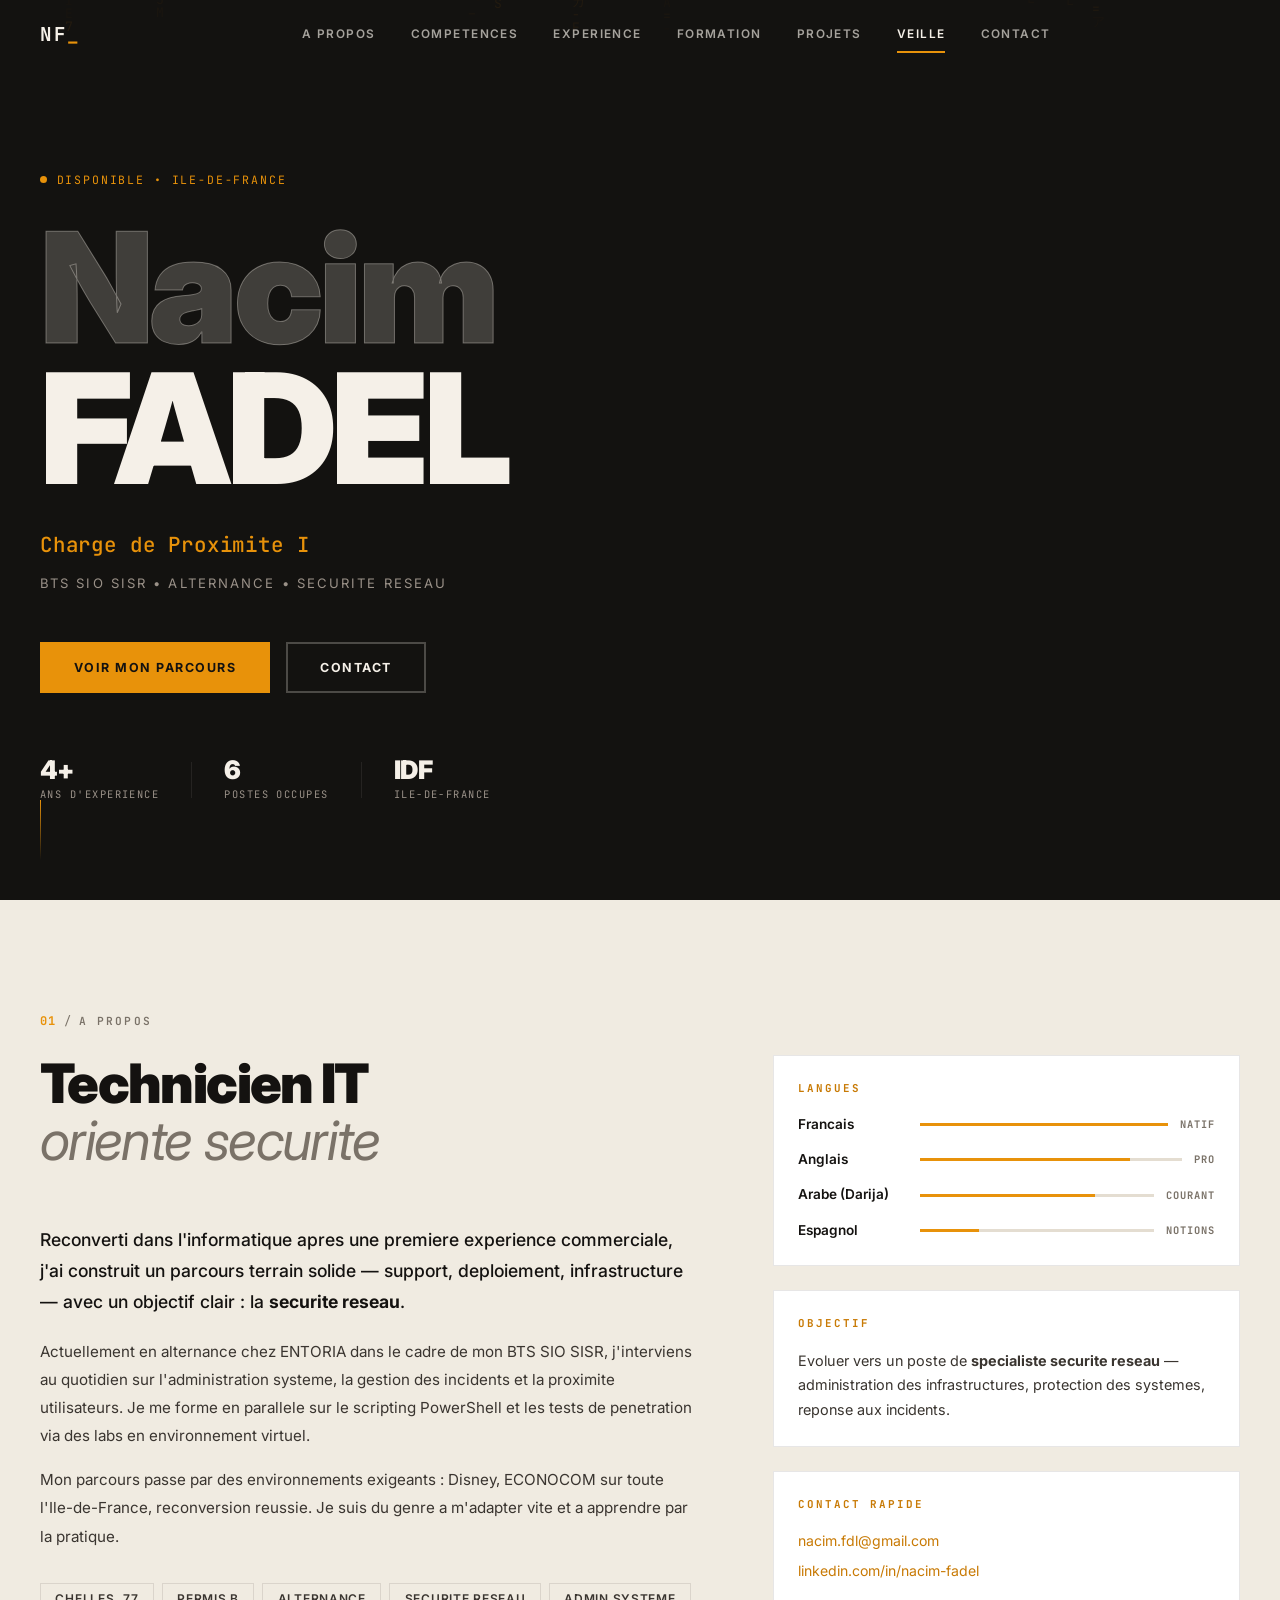
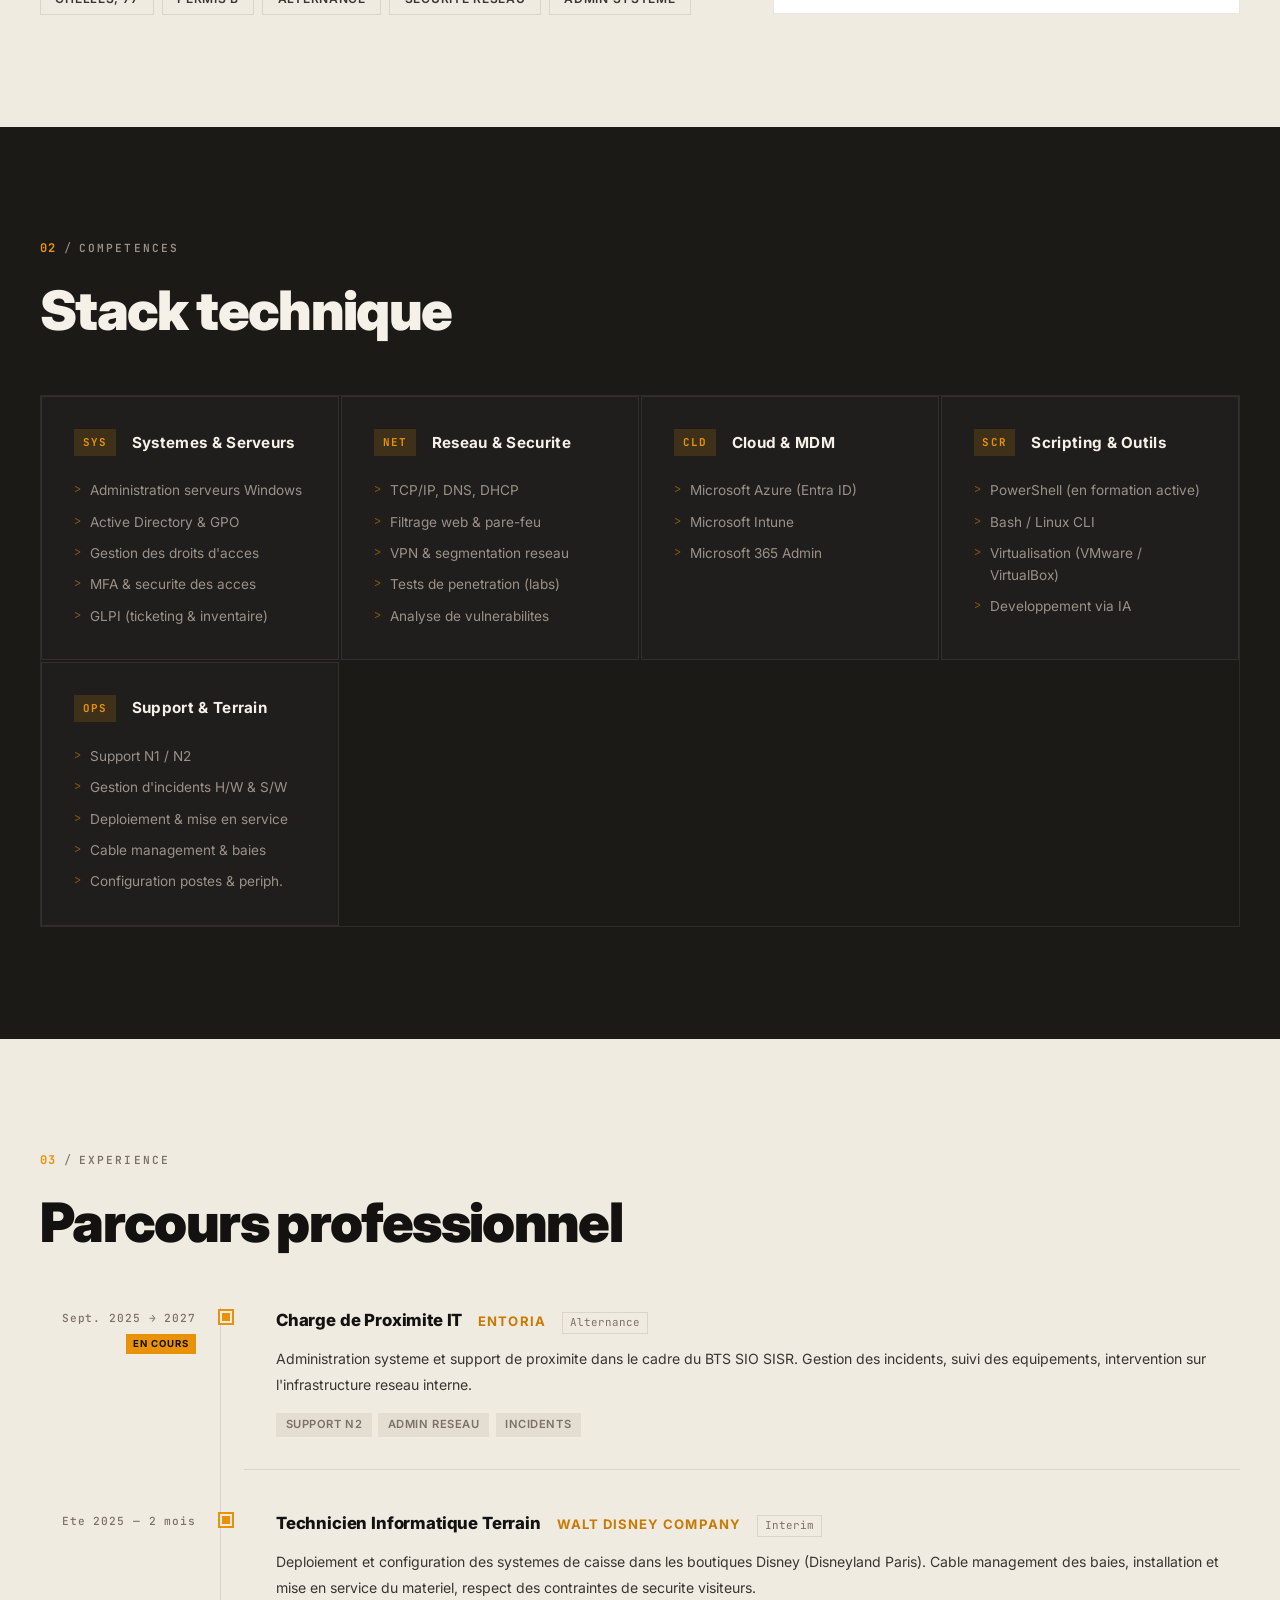
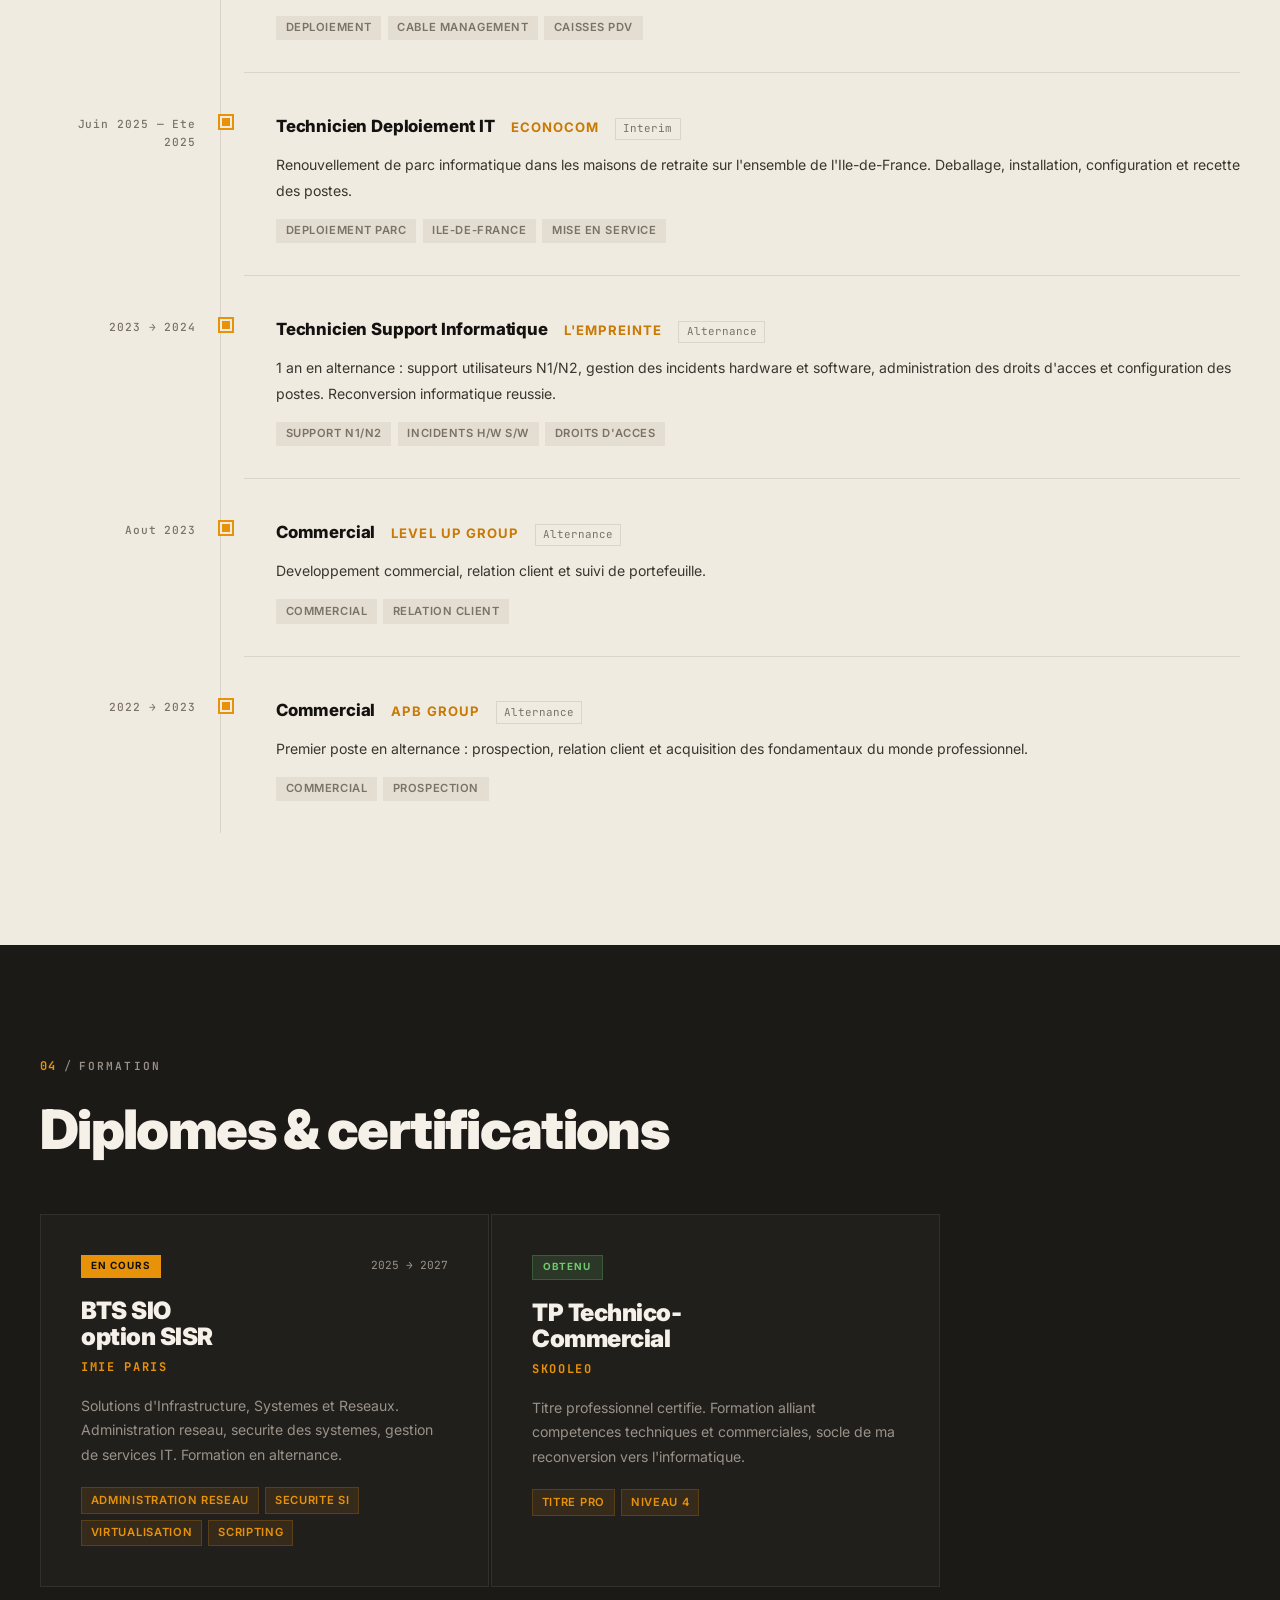
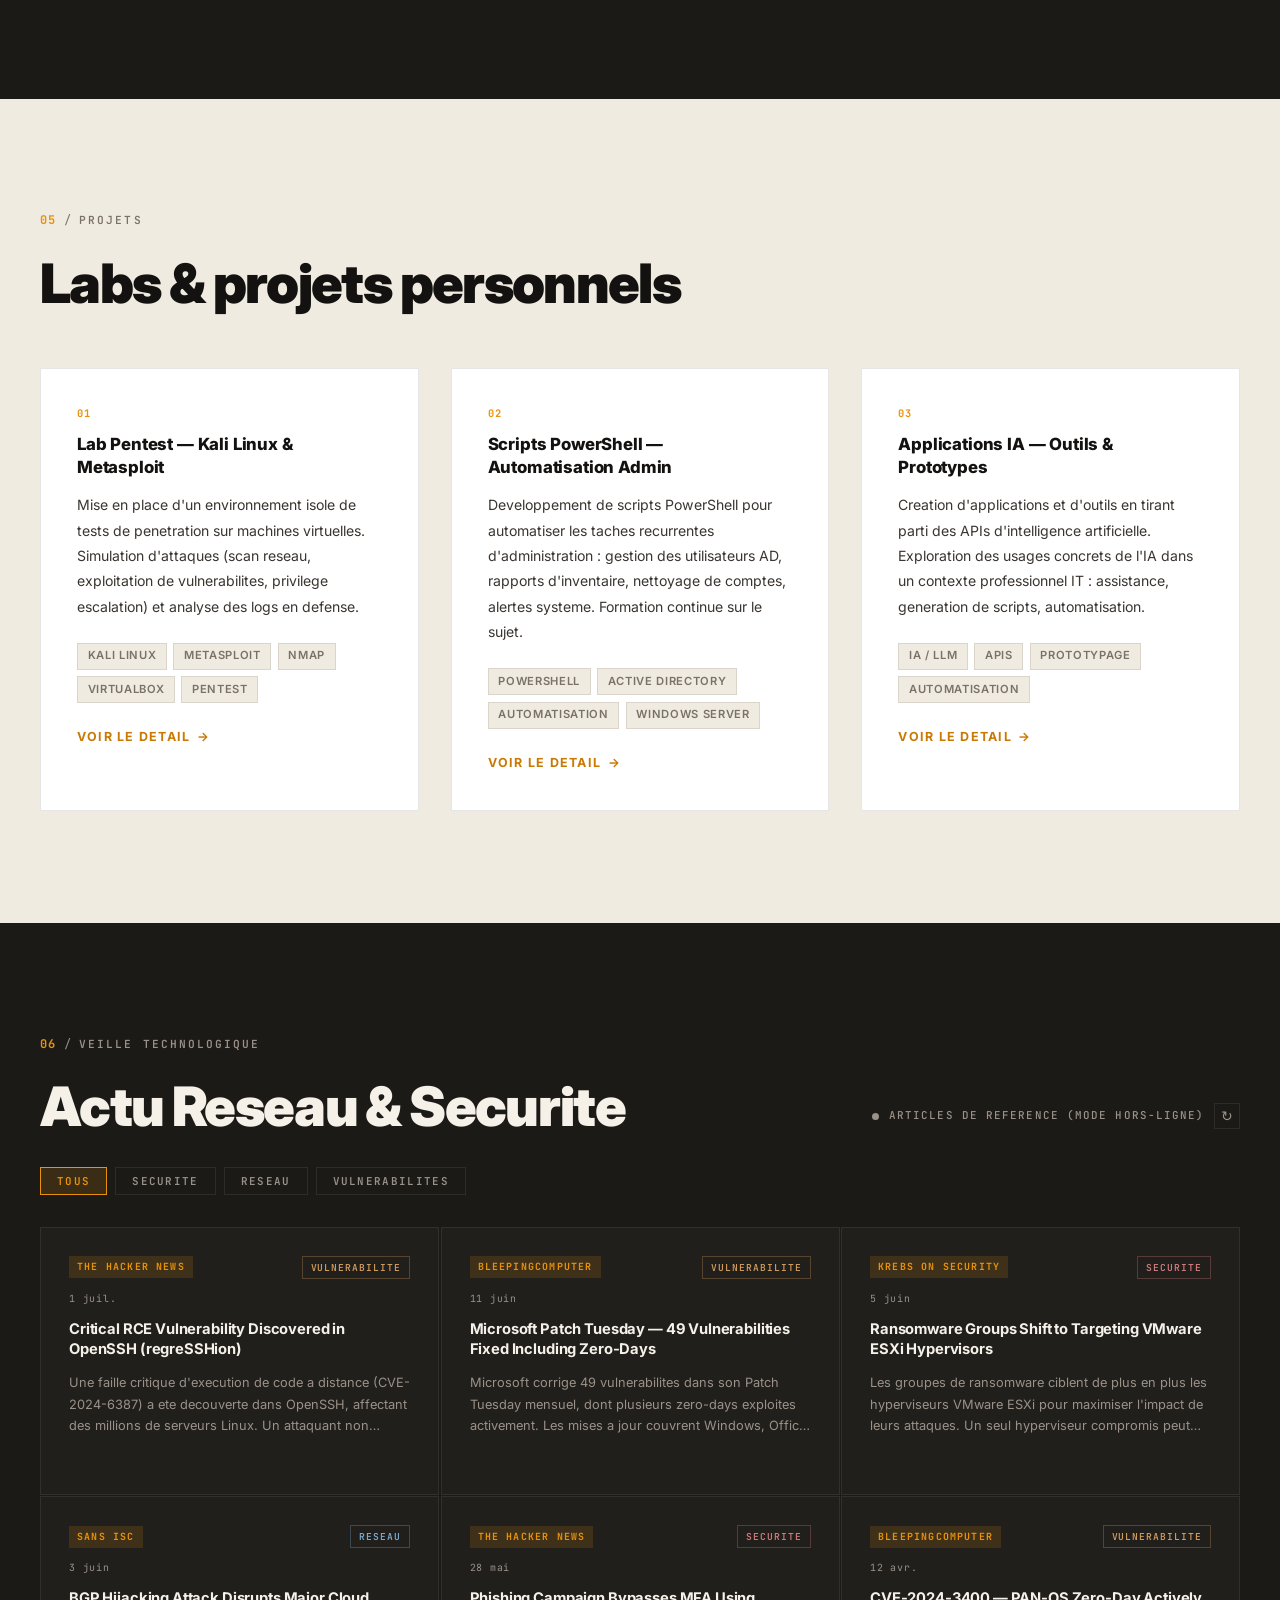
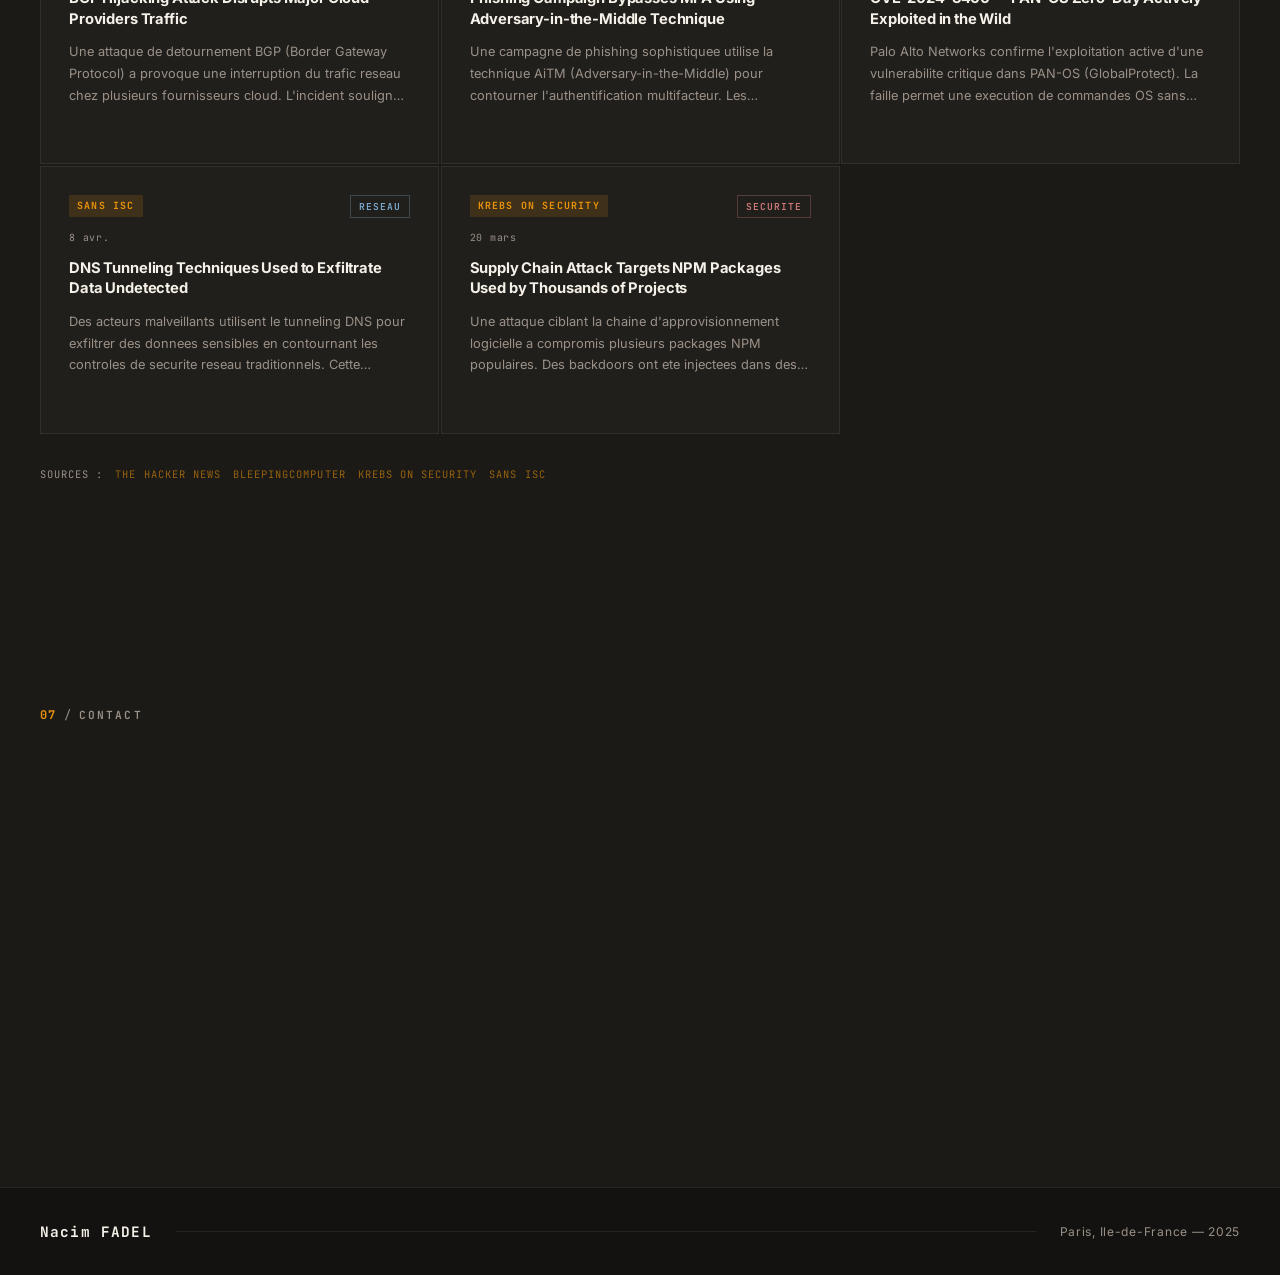
==== index.html @ 1accf120 "Initial commit - portfolio" ====
<!DOCTYPE html>
<html lang="fr">
<head>
    <meta charset="UTF-8">
    <meta name="viewport" content="width=device-width, initial-scale=1.0">
    <title>Nacim FADEL — IT Portfolio</title>
    <link rel="preconnect" href="https://fonts.googleapis.com">
    <link rel="preconnect" href="https://fonts.gstatic.com" crossorigin>
    <link href="https://fonts.googleapis.com/css2?family=Inter:wght@400;500;600;700;800;900&family=JetBrains+Mono:wght@400;500;700&display=swap" rel="stylesheet">
    <link rel="stylesheet" href="css/style.css">
</head>
<body>

    <!-- ===== NAVBAR ===== -->
    <nav class="navbar" id="navbar">
        <div class="nav-inner">
            <a href="#hero" class="nav-logo">NF<span class="accent">_</span></a>
            <ul class="nav-links" id="navLinks">
                <li><a href="#about">A Propos</a></li>
                <li><a href="#skills">Competences</a></li>
                <li><a href="#experience">Experience</a></li>
                <li><a href="#education">Formation</a></li>
                <li><a href="#projects">Projets</a></li>
                <li><a href="#veille">Veille</a></li>
                <li><a href="#contact">Contact</a></li>
            </ul>
            <button class="nav-toggle" id="navToggle" aria-label="Menu">
                <span></span><span></span><span></span>
            </button>
        </div>
    </nav>

    <!-- ===== HERO ===== -->
    <section id="hero" class="hero">
        <canvas id="heroCanvas"></canvas>
        <div class="hero-inner">
            <div class="hero-tag reveal-up">
                <span class="tag-dot"></span>
                <span>Disponible &bull; Ile-de-France</span>
            </div>
            <h1 class="hero-title reveal-up delay-1">
                <span class="hero-first">Nacim</span>
                <span class="hero-last">FADEL</span>
            </h1>
            <div class="hero-roles reveal-up delay-2">
                <span class="role active" id="roleText">Charge de Proximite IT</span>
            </div>
            <p class="hero-desc reveal-up delay-3">
                BTS SIO SISR &bull; Alternance &bull; Securite Reseau
            </p>
            <div class="hero-actions reveal-up delay-4">
                <a href="#experience" class="btn btn-fill">Voir mon parcours</a>
                <a href="#contact" class="btn btn-ghost">Contact</a>
            </div>
            <div class="hero-stats reveal-up delay-5">
                <div class="stat">
                    <span class="stat-num">4+</span>
                    <span class="stat-label">Ans d'experience</span>
                </div>
                <div class="stat-sep"></div>
                <div class="stat">
                    <span class="stat-num">6</span>
                    <span class="stat-label">Postes occupes</span>
                </div>
                <div class="stat-sep"></div>
                <div class="stat">
                    <span class="stat-num">IDF</span>
                    <span class="stat-label">Ile-de-France</span>
                </div>
            </div>
        </div>
        <div class="hero-scroll">
            <div class="scroll-bar"></div>
        </div>
    </section>

    <!-- ===== ABOUT ===== -->
    <section id="about" class="section section-light">
        <div class="container">
            <div class="sec-label fade-in">
                <span class="sec-num">01</span>
                <span class="sec-slash">/</span>
                <span class="sec-name">A PROPOS</span>
            </div>
            <div class="about-layout">
                <div class="about-left fade-in delay-1">
                    <h2 class="sec-title">Technicien IT<br><em>oriente securite</em></h2>
                    <p class="about-intro">Reconverti dans l'informatique apres une premiere experience commerciale, j'ai construit un parcours terrain solide — support, deploiement, infrastructure — avec un objectif clair : la <strong>securite reseau</strong>.</p>
                    <p class="about-body">Actuellement en alternance chez ENTORIA dans le cadre de mon BTS SIO SISR, j'interviens au quotidien sur l'administration systeme, la gestion des incidents et la proximite utilisateurs. Je me forme en parallele sur le scripting PowerShell et les tests de penetration via des labs en environnement virtuel.</p>
                    <p class="about-body">Mon parcours passe par des environnements exigeants : Disney, ECONOCOM sur toute l'Ile-de-France, reconversion reussie. Je suis du genre a m'adapter vite et a apprendre par la pratique.</p>
                    <div class="chips">
                        <span class="chip">Chelles, 77</span>
                        <span class="chip">Permis B</span>
                        <span class="chip">Alternance</span>
                        <span class="chip">Securite Reseau</span>
                        <span class="chip">Admin Systeme</span>
                    </div>
                </div>
                <div class="about-right fade-in delay-2">
                    <div class="info-block">
                        <div class="info-block-title">Langues</div>
                        <ul class="lang-list">
                            <li>
                                <span class="lang-name">Francais</span>
                                <span class="lang-bar"><span style="width:100%"></span></span>
                                <span class="lang-lvl">Natif</span>
                            </li>
                            <li>
                                <span class="lang-name">Anglais</span>
                                <span class="lang-bar"><span style="width:80%"></span></span>
                                <span class="lang-lvl">Pro</span>
                            </li>
                            <li>
                                <span class="lang-name">Arabe (Darija)</span>
                                <span class="lang-bar"><span style="width:75%"></span></span>
                                <span class="lang-lvl">Courant</span>
                            </li>
                            <li>
                                <span class="lang-name">Espagnol</span>
                                <span class="lang-bar"><span style="width:25%"></span></span>
                                <span class="lang-lvl">Notions</span>
                            </li>
                        </ul>
                    </div>
                    <div class="info-block" style="margin-top:1.5rem">
                        <div class="info-block-title">Objectif</div>
                        <p class="info-block-text">Evoluer vers un poste de <strong>specialiste securite reseau</strong> — administration des infrastructures, protection des systemes, reponse aux incidents.</p>
                    </div>
                    <div class="info-block" style="margin-top:1.5rem">
                        <div class="info-block-title">Contact rapide</div>
                        <a href="mailto:nacim.fdl@gmail.com" class="quick-link">nacim.fdl@gmail.com</a>
                        <a href="https://www.linkedin.com/in/nacim-fadel-5984b9250/" target="_blank" rel="noopener" class="quick-link">linkedin.com/in/nacim-fadel</a>
                    </div>
                </div>
            </div>
        </div>
    </section>

    <!-- ===== SKILLS ===== -->
    <section id="skills" class="section section-dark">
        <div class="container">
            <div class="sec-label fade-in">
                <span class="sec-num">02</span>
                <span class="sec-slash">/</span>
                <span class="sec-name">COMPETENCES</span>
            </div>
            <h2 class="sec-title light fade-in delay-1">Stack technique</h2>
            <div class="skills-grid">

                <div class="skill-block fade-in delay-1">
                    <div class="skill-block-header">
                        <span class="skill-ico">SYS</span>
                        <h3>Systemes &amp; Serveurs</h3>
                    </div>
                    <ul class="skill-list">
                        <li>Administration serveurs Windows</li>
                        <li>Active Directory &amp; GPO</li>
                        <li>Gestion des droits d'acces</li>
                        <li>MFA &amp; securite des acces</li>
                        <li>GLPI (ticketing &amp; inventaire)</li>
                    </ul>
                </div>

                <div class="skill-block fade-in delay-2">
                    <div class="skill-block-header">
                        <span class="skill-ico">NET</span>
                        <h3>Reseau &amp; Securite</h3>
                    </div>
                    <ul class="skill-list">
                        <li>TCP/IP, DNS, DHCP</li>
                        <li>Filtrage web &amp; pare-feu</li>
                        <li>VPN &amp; segmentation reseau</li>
                        <li>Tests de penetration (labs)</li>
                        <li>Analyse de vulnerabilites</li>
                    </ul>
                </div>

                <div class="skill-block fade-in delay-3">
                    <div class="skill-block-header">
                        <span class="skill-ico">CLD</span>
                        <h3>Cloud &amp; MDM</h3>
                    </div>
                    <ul class="skill-list">
                        <li>Microsoft Azure (Entra ID)</li>
                        <li>Microsoft Intune</li>
                        <li>Microsoft 365 Admin</li>
                    </ul>
                </div>

                <div class="skill-block fade-in delay-4">
                    <div class="skill-block-header">
                        <span class="skill-ico">SCR</span>
                        <h3>Scripting &amp; Outils</h3>
                    </div>
                    <ul class="skill-list">
                        <li>PowerShell (en formation active)</li>
                        <li>Bash / Linux CLI</li>
                        <li>Virtualisation (VMware / VirtualBox)</li>
                        <li>Developpement via IA</li>
                    </ul>
                </div>

                <div class="skill-block fade-in delay-5">
                    <div class="skill-block-header">
                        <span class="skill-ico">OPS</span>
                        <h3>Support &amp; Terrain</h3>
                    </div>
                    <ul class="skill-list">
                        <li>Support N1 / N2</li>
                        <li>Gestion d'incidents H/W &amp; S/W</li>
                        <li>Deploiement &amp; mise en service</li>
                        <li>Cable management &amp; baies</li>
                        <li>Configuration postes &amp; periph.</li>
                    </ul>
                </div>

            </div>
        </div>
    </section>

    <!-- ===== EXPERIENCE ===== -->
    <section id="experience" class="section section-light">
        <div class="container">
            <div class="sec-label fade-in">
                <span class="sec-num">03</span>
                <span class="sec-slash">/</span>
                <span class="sec-name">EXPERIENCE</span>
            </div>
            <h2 class="sec-title fade-in delay-1">Parcours professionnel</h2>

            <div class="timeline">

                <div class="tl-item fade-in">
                    <div class="tl-side">
                        <span class="tl-date">Sept. 2025 &rarr; 2027</span>
                        <span class="tl-badge current">EN COURS</span>
                    </div>
                    <div class="tl-dot"></div>
                    <div class="tl-body">
                        <div class="tl-head">
                            <h3 class="tl-title">Charge de Proximite IT</h3>
                            <span class="tl-company">ENTORIA</span>
                            <span class="tl-type">Alternance</span>
                        </div>
                        <p class="tl-desc">Administration systeme et support de proximite dans le cadre du BTS SIO SISR. Gestion des incidents, suivi des equipements, intervention sur l'infrastructure reseau interne.</p>
                        <div class="tl-tags">
                            <span>Support N2</span><span>Admin Reseau</span><span>Incidents</span>
                        </div>
                    </div>
                </div>

                <div class="tl-item fade-in delay-1">
                    <div class="tl-side">
                        <span class="tl-date">Ete 2025 &mdash; 2 mois</span>
                    </div>
                    <div class="tl-dot"></div>
                    <div class="tl-body">
                        <div class="tl-head">
                            <h3 class="tl-title">Technicien Informatique Terrain</h3>
                            <span class="tl-company">Walt Disney Company</span>
                            <span class="tl-type">Interim</span>
                        </div>
                        <p class="tl-desc">Deploiement et configuration des systemes de caisse dans les boutiques Disney (Disneyland Paris). Cable management des baies, installation et mise en service du materiel, respect des contraintes de securite visiteurs.</p>
                        <div class="tl-tags">
                            <span>Deploiement</span><span>Cable Management</span><span>Caisses PDV</span>
                        </div>
                    </div>
                </div>

                <div class="tl-item fade-in delay-2">
                    <div class="tl-side">
                        <span class="tl-date">Juin 2025 &mdash; Ete 2025</span>
                    </div>
                    <div class="tl-dot"></div>
                    <div class="tl-body">
                        <div class="tl-head">
                            <h3 class="tl-title">Technicien Deploiement IT</h3>
                            <span class="tl-company">ECONOCOM</span>
                            <span class="tl-type">Interim</span>
                        </div>
                        <p class="tl-desc">Renouvellement de parc informatique dans les maisons de retraite sur l'ensemble de l'Ile-de-France. Deballage, installation, configuration et recette des postes.</p>
                        <div class="tl-tags">
                            <span>Deploiement Parc</span><span>Ile-de-France</span><span>Mise en service</span>
                        </div>
                    </div>
                </div>

                <div class="tl-item fade-in delay-3">
                    <div class="tl-side">
                        <span class="tl-date">2023 &rarr; 2024</span>
                    </div>
                    <div class="tl-dot"></div>
                    <div class="tl-body">
                        <div class="tl-head">
                            <h3 class="tl-title">Technicien Support Informatique</h3>
                            <span class="tl-company">L'Empreinte</span>
                            <span class="tl-type">Alternance</span>
                        </div>
                        <p class="tl-desc">1 an en alternance : support utilisateurs N1/N2, gestion des incidents hardware et software, administration des droits d'acces et configuration des postes. Reconversion informatique reussie.</p>
                        <div class="tl-tags">
                            <span>Support N1/N2</span><span>Incidents H/W S/W</span><span>Droits d'acces</span>
                        </div>
                    </div>
                </div>

                <div class="tl-item fade-in delay-4">
                    <div class="tl-side">
                        <span class="tl-date">Aout 2023</span>
                    </div>
                    <div class="tl-dot"></div>
                    <div class="tl-body">
                        <div class="tl-head">
                            <h3 class="tl-title">Commercial</h3>
                            <span class="tl-company">Level UP Group</span>
                            <span class="tl-type">Alternance</span>
                        </div>
                        <p class="tl-desc">Developpement commercial, relation client et suivi de portefeuille.</p>
                        <div class="tl-tags">
                            <span>Commercial</span><span>Relation Client</span>
                        </div>
                    </div>
                </div>

                <div class="tl-item fade-in delay-5">
                    <div class="tl-side">
                        <span class="tl-date">2022 &rarr; 2023</span>
                    </div>
                    <div class="tl-dot"></div>
                    <div class="tl-body">
                        <div class="tl-head">
                            <h3 class="tl-title">Commercial</h3>
                            <span class="tl-company">APB Group</span>
                            <span class="tl-type">Alternance</span>
                        </div>
                        <p class="tl-desc">Premier poste en alternance : prospection, relation client et acquisition des fondamentaux du monde professionnel.</p>
                        <div class="tl-tags">
                            <span>Commercial</span><span>Prospection</span>
                        </div>
                    </div>
                </div>

            </div>
        </div>
    </section>

    <!-- ===== EDUCATION ===== -->
    <section id="education" class="section section-dark">
        <div class="container">
            <div class="sec-label fade-in">
                <span class="sec-num">04</span>
                <span class="sec-slash">/</span>
                <span class="sec-name">FORMATION</span>
            </div>
            <h2 class="sec-title light fade-in delay-1">Diplomes &amp; certifications</h2>
            <div class="edu-grid">

                <div class="edu-card fade-in delay-1">
                    <div class="edu-top">
                        <span class="edu-badge current">EN COURS</span>
                        <span class="edu-year">2025 &rarr; 2027</span>
                    </div>
                    <h3 class="edu-title">BTS SIO<br>option SISR</h3>
                    <div class="edu-school">IMIE Paris</div>
                    <p class="edu-desc">Solutions d'Infrastructure, Systemes et Reseaux. Administration reseau, securite des systemes, gestion de services IT. Formation en alternance.</p>
                    <div class="edu-modules">
                        <span>Administration Reseau</span>
                        <span>Securite SI</span>
                        <span>Virtualisation</span>
                        <span>Scripting</span>
                    </div>
                </div>

                <div class="edu-card fade-in delay-2">
                    <div class="edu-top">
                        <span class="edu-badge obtained">OBTENU</span>
                    </div>
                    <h3 class="edu-title">TP Technico-<br>Commercial</h3>
                    <div class="edu-school">SKOOLEO</div>
                    <p class="edu-desc">Titre professionnel certifie. Formation alliant competences techniques et commerciales, socle de ma reconversion vers l'informatique.</p>
                    <div class="edu-modules">
                        <span>Titre Pro</span>
                        <span>Niveau 4</span>
                    </div>
                </div>

            </div>
        </div>
    </section>

    <!-- ===== PROJECTS ===== -->
    <section id="projects" class="section section-light">
        <div class="container">
            <div class="sec-label fade-in">
                <span class="sec-num">05</span>
                <span class="sec-slash">/</span>
                <span class="sec-name">PROJETS</span>
            </div>
            <h2 class="sec-title fade-in delay-1">Labs &amp; projets personnels</h2>
            <div class="proj-grid">

                <div class="proj-card fade-in delay-1" onclick="window.location='projects/pentest-lab.html'" style="cursor:pointer">
                    <div class="proj-num">01</div>
                    <h3 class="proj-title">Lab Pentest — Kali Linux &amp; Metasploit</h3>
                    <p class="proj-desc">Mise en place d'un environnement isole de tests de penetration sur machines virtuelles. Simulation d'attaques (scan reseau, exploitation de vulnerabilites, privilege escalation) et analyse des logs en defense.</p>
                    <div class="proj-stack">
                        <span>Kali Linux</span>
                        <span>Metasploit</span>
                        <span>Nmap</span>
                        <span>VirtualBox</span>
                        <span>Pentest</span>
                    </div>
                    <div class="proj-cta">Voir le detail <span>&rarr;</span></div>
                </div>

                <div class="proj-card fade-in delay-2" onclick="window.location='projects/powershell-scripts.html'" style="cursor:pointer">
                    <div class="proj-num">02</div>
                    <h3 class="proj-title">Scripts PowerShell — Automatisation Admin</h3>
                    <p class="proj-desc">Developpement de scripts PowerShell pour automatiser les taches recurrentes d'administration : gestion des utilisateurs AD, rapports d'inventaire, nettoyage de comptes, alertes systeme. Formation continue sur le sujet.</p>
                    <div class="proj-stack">
                        <span>PowerShell</span>
                        <span>Active Directory</span>
                        <span>Automatisation</span>
                        <span>Windows Server</span>
                    </div>
                    <div class="proj-cta">Voir le detail <span>&rarr;</span></div>
                </div>

                <div class="proj-card fade-in delay-3" onclick="window.location='projects/ia-applications.html'" style="cursor:pointer">
                    <div class="proj-num">03</div>
                    <h3 class="proj-title">Applications IA — Outils &amp; Prototypes</h3>
                    <p class="proj-desc">Creation d'applications et d'outils en tirant parti des APIs d'intelligence artificielle. Exploration des usages concrets de l'IA dans un contexte professionnel IT : assistance, generation de scripts, automatisation.</p>
                    <div class="proj-stack">
                        <span>IA / LLM</span>
                        <span>APIs</span>
                        <span>Prototypage</span>
                        <span>Automatisation</span>
                    </div>
                    <div class="proj-cta">Voir le detail <span>&rarr;</span></div>
                </div>

            </div>
        </div>
    </section>

    <!-- ===== VEILLE TECHNOLOGIQUE ===== -->
    <section id="veille" class="section section-dark">
        <div class="container">
            <div class="sec-label fade-in">
                <span class="sec-num">06</span>
                <span class="sec-slash">/</span>
                <span class="sec-name">VEILLE TECHNOLOGIQUE</span>
            </div>
            <div class="veille-header fade-in delay-1">
                <h2 class="sec-title light">Actu Reseau &amp; Securite</h2>
                <div class="veille-status">
                    <span class="veille-dot" id="veilleStatusDot"></span>
                    <span class="veille-status-text" id="veilleStatusText">Chargement...</span>
                    <button class="veille-refresh" id="veilleRefresh" title="Actualiser">&#8635;</button>
                </div>
            </div>
            <div class="veille-filters fade-in delay-2">
                <button class="vf-btn active" data-filter="all">Tous</button>
                <button class="vf-btn" data-filter="securite">Securite</button>
                <button class="vf-btn" data-filter="reseau">Reseau</button>
                <button class="vf-btn" data-filter="vulnerabilite">Vulnerabilites</button>
            </div>
            <div class="veille-grid" id="veilleGrid">
                <!-- Rempli par JS -->
                <div class="veille-loading" id="veilleLoading">
                    <div class="loading-bar"></div>
                    <div class="loading-bar delay"></div>
                    <div class="loading-bar"></div>
                    <div class="loading-bar delay"></div>
                    <div class="loading-bar"></div>
                    <div class="loading-bar delay"></div>
                </div>
            </div>
            <div class="veille-sources fade-in delay-3">
                <span class="veille-sources-label">Sources :</span>
                <span>The Hacker News</span>
                <span>BleepingComputer</span>
                <span>Krebs on Security</span>
                <span>SANS ISC</span>
            </div>
        </div>
    </section>

    <!-- ===== CONTACT ===== -->
    <section id="contact" class="section section-dark">
        <div class="container">
            <div class="sec-label fade-in">
                <span class="sec-num">07</span>
                <span class="sec-slash">/</span>
                <span class="sec-name">CONTACT</span>
            </div>
            <div class="contact-layout">
                <div class="contact-left fade-in delay-1">
                    <h2 class="sec-title light">Travaillons<br>ensemble.</h2>
                    <p class="contact-sub">Ouvert aux opportunites en <strong>securite reseau</strong>, administration systeme et infrastructure IT en Ile-de-France.</p>
                </div>
                <div class="contact-right fade-in delay-2">
                    <a href="mailto:nacim.fdl@gmail.com" class="cta-link">
                        <span class="cta-label">Email</span>
                        <span class="cta-value">nacim.fdl@gmail.com</span>
                        <span class="cta-arrow">&rarr;</span>
                    </a>
                    <a href="https://www.linkedin.com/in/nacim-fadel-5984b9250/" target="_blank" rel="noopener" class="cta-link">
                        <span class="cta-label">LinkedIn</span>
                        <span class="cta-value">Nacim FADEL</span>
                        <span class="cta-arrow">&rarr;</span>
                    </a>
                    <div class="cta-link no-link">
                        <span class="cta-label">Localisation</span>
                        <span class="cta-value">Chelles, 77 — Ile-de-France</span>
                    </div>
                    <a href="mailto:nacim.fdl@gmail.com" class="btn btn-fill btn-large" style="margin-top:2rem">Envoyer un message</a>
                </div>
            </div>
        </div>
    </section>

    <!-- ===== FOOTER ===== -->
    <footer class="footer">
        <div class="footer-inner">
            <span class="footer-name">Nacim FADEL</span>
            <span class="footer-line"></span>
            <span class="footer-copy">Paris, Ile-de-France &mdash; 2025</span>
        </div>
    </footer>

    <script src="js/script.js"></script>
</body>
</html>
---- css/style.css ----
/* ================================================================
   NACIM FADEL — Portfolio
   Style: Paris Urban Tech — Costaud, Structure, Efficace
   Palette: Anthracite fonce + Blanc chaud + Ambre vif
   ================================================================ */

/* ---- VARIABLES ---- */
:root {
    --bg-light:     #F0EBE1;
    --bg-mid:       #E4DDD1;
    --bg-dark:      #141210;
    --bg-dark2:     #1C1A17;
    --bg-dark3:     #232018;
    --amber:        #E8920A;
    --amber-dim:    #C87A05;
    --amber-pale:   rgba(232, 146, 10, 0.15);
    --white:        #F5F0E8;
    --text-dark:    #141210;
    --text-body:    #3A3530;
    --text-muted:   #7A7268;
    --text-light:   #F5F0E8;
    --text-dim:     #9A9188;
    --border-l:     rgba(20,18,16,0.10);
    --border-d:     rgba(245,240,232,0.08);
    --shadow:       0 4px 24px rgba(0,0,0,0.12);
    --shadow-lg:    0 10px 50px rgba(0,0,0,0.22);
    --ff:           'Inter', system-ui, sans-serif;
    --ff-mono:      'JetBrains Mono', monospace;
    --ease:         cubic-bezier(0.4, 0, 0.2, 1);
}

/* ---- RESET ---- */
*, *::before, *::after { margin:0; padding:0; box-sizing:border-box; }

html {
    scroll-behavior: smooth;
    scroll-padding-top: 72px;
}

body {
    font-family: var(--ff);
    background: var(--bg-light);
    color: var(--text-dark);
    line-height: 1.6;
    overflow-x: hidden;
    -webkit-font-smoothing: antialiased;
}

/* ================================================================
   NAVBAR
   ================================================================ */
.navbar {
    position: fixed;
    top: 0; left: 0; right: 0;
    z-index: 1000;
    transition: background 0.3s var(--ease), border-color 0.3s var(--ease);
}

.navbar.scrolled {
    background: rgba(20, 18, 16, 0.97);
    backdrop-filter: blur(12px);
    border-bottom: 1px solid var(--border-d);
}

.nav-inner {
    max-width: 1280px;
    margin: 0 auto;
    padding: 0 2.5rem;
    height: 68px;
    display: flex;
    align-items: center;
    justify-content: space-between;
    gap: 2rem;
}

.nav-logo {
    font-family: var(--ff-mono);
    font-size: 1.2rem;
    font-weight: 700;
    color: var(--text-light);
    text-decoration: none;
    letter-spacing: 0.08em;
    flex-shrink: 0;
}
.nav-logo .accent { color: var(--amber); }

.nav-links {
    display: flex;
    list-style: none;
    gap: 0;
    margin: 0 auto;
}

.nav-links a {
    display: block;
    padding: 0.5rem 1.1rem;
    color: rgba(245, 240, 232, 0.65);
    text-decoration: none;
    font-size: 0.74rem;
    font-weight: 600;
    letter-spacing: 0.12em;
    text-transform: uppercase;
    transition: color 0.25s var(--ease);
    position: relative;
}
.nav-links a::after {
    content: '';
    position: absolute;
    bottom: -2px; left: 1.1rem; right: 1.1rem;
    height: 2px;
    background: var(--amber);
    transform: scaleX(0);
    transition: transform 0.25s var(--ease);
}
.nav-links a:hover,
.nav-links a.active { color: var(--white); }
.nav-links a:hover::after,
.nav-links a.active::after { transform: scaleX(1); }

.nav-toggle {
    display: none;
    flex-direction: column;
    gap: 5px;
    background: none;
    border: none;
    cursor: pointer;
    padding: 4px;
    flex-shrink: 0;
}
.nav-toggle span {
    display: block;
    width: 22px; height: 2px;
    background: var(--text-light);
    transition: transform 0.3s var(--ease), opacity 0.3s var(--ease);
}
.nav-toggle.open span:nth-child(1) { transform: translateY(7px) rotate(45deg); }
.nav-toggle.open span:nth-child(2) { opacity: 0; }
.nav-toggle.open span:nth-child(3) { transform: translateY(-7px) rotate(-45deg); }

/* ================================================================
   HERO
   ================================================================ */
.hero {
    position: relative;
    min-height: 100vh;
    background: var(--bg-dark);
    display: flex;
    align-items: center;
    overflow: hidden;
    padding-top: 68px;
}

#heroCanvas {
    position: absolute;
    inset: 0;
    width: 100%;
    height: 100%;
    opacity: 0.14;
}

.hero-inner {
    position: relative;
    z-index: 2;
    max-width: 1280px;
    margin: 0 auto;
    padding: 0 2.5rem;
    width: 100%;
}

.hero-tag {
    display: inline-flex;
    align-items: center;
    gap: 0.6rem;
    font-family: var(--ff-mono);
    font-size: 0.72rem;
    letter-spacing: 0.16em;
    text-transform: uppercase;
    color: var(--amber);
    margin-bottom: 1.75rem;
}
.tag-dot {
    width: 7px; height: 7px;
    background: var(--amber);
    border-radius: 50%;
    animation: blink 1.6s ease-in-out infinite;
}
@keyframes blink {
    0%, 100% { opacity: 1; }
    50% { opacity: 0.2; }
}

.hero-title {
    display: block;
    font-size: clamp(5rem, 12vw, 10rem);
    font-weight: 900;
    line-height: 0.92;
    letter-spacing: -0.03em;
    margin-bottom: 1.75rem;
}
.hero-first {
    display: block;
    color: rgba(245, 240, 232, 0.20);
    -webkit-text-stroke: 1px rgba(245, 240, 232, 0.35);
}
.hero-last {
    display: block;
    color: var(--white);
}

.hero-roles {
    margin-bottom: 0.75rem;
}
.role {
    font-family: var(--ff-mono);
    font-size: clamp(1rem, 2.5vw, 1.3rem);
    font-weight: 500;
    color: var(--amber);
    letter-spacing: 0.04em;
}

.hero-desc {
    font-size: 0.82rem;
    letter-spacing: 0.16em;
    text-transform: uppercase;
    color: var(--text-dim);
    margin-bottom: 3rem;
}

.hero-actions {
    display: flex;
    gap: 1rem;
    flex-wrap: wrap;
    margin-bottom: 4rem;
}

.hero-stats {
    display: flex;
    align-items: center;
    gap: 2rem;
    flex-wrap: wrap;
}
.stat {
    display: flex;
    flex-direction: column;
    gap: 0.2rem;
}
.stat-num {
    font-size: 1.6rem;
    font-weight: 900;
    color: var(--white);
    letter-spacing: -0.02em;
    line-height: 1;
}
.stat-label {
    font-family: var(--ff-mono);
    font-size: 0.65rem;
    text-transform: uppercase;
    letter-spacing: 0.14em;
    color: var(--text-dim);
}
.stat-sep {
    width: 1px;
    height: 36px;
    background: var(--border-d);
}

.hero-scroll {
    position: absolute;
    bottom: 2.5rem;
    left: 2.5rem;
    display: flex;
    align-items: center;
    z-index: 2;
}
.scroll-bar {
    width: 1px;
    height: 60px;
    background: linear-gradient(to bottom, var(--amber), transparent);
    animation: scrollDrop 2s ease-in-out infinite;
}
@keyframes scrollDrop {
    0%, 100% { transform: scaleY(1); opacity: 1; }
    50% { transform: scaleY(0.5); opacity: 0.4; }
}

/* ================================================================
   BUTTONS
   ================================================================ */
.btn {
    display: inline-flex;
    align-items: center;
    justify-content: center;
    padding: 0.85rem 2rem;
    font-size: 0.78rem;
    font-weight: 700;
    letter-spacing: 0.12em;
    text-transform: uppercase;
    text-decoration: none;
    border: 2px solid transparent;
    cursor: pointer;
    position: relative;
    overflow: hidden;
    transition: color 0.3s var(--ease), background 0.3s var(--ease),
                border-color 0.3s var(--ease), box-shadow 0.3s var(--ease),
                transform 0.2s var(--ease);
}
.btn:hover { transform: translateY(-2px); }

.btn-fill {
    background: var(--amber);
    color: var(--bg-dark);
    border-color: var(--amber);
}
.btn-fill:hover {
    background: #F5A020;
    border-color: #F5A020;
    box-shadow: 0 6px 24px rgba(232, 146, 10, 0.40);
}

.btn-ghost {
    background: transparent;
    color: var(--white);
    border-color: rgba(245, 240, 232, 0.25);
}
.btn-ghost:hover {
    border-color: var(--amber);
    color: var(--amber);
}

.btn-large { padding: 1rem 2.75rem; font-size: 0.82rem; }

/* ================================================================
   SECTIONS
   ================================================================ */
.section-light { background: var(--bg-light); }
.section-dark  { background: var(--bg-dark2); }

.container {
    max-width: 1280px;
    margin: 0 auto;
    padding: 7rem 2.5rem;
}

/* Section label "01 / NOM" */
.sec-label {
    display: flex;
    align-items: center;
    gap: 0.5rem;
    margin-bottom: 1.5rem;
    font-family: var(--ff-mono);
}
.sec-num {
    font-size: 0.75rem;
    font-weight: 700;
    color: var(--amber);
    letter-spacing: 0.1em;
}
.sec-slash {
    color: var(--text-muted);
    font-size: 0.75rem;
}
.sec-name {
    font-size: 0.7rem;
    font-weight: 600;
    letter-spacing: 0.18em;
    color: var(--text-muted);
}
.section-dark .sec-name,
.section-dark .sec-slash { color: var(--text-dim); }

.sec-title {
    font-size: clamp(2rem, 5vw, 3.4rem);
    font-weight: 900;
    color: var(--text-dark);
    letter-spacing: -0.03em;
    line-height: 1.05;
    margin-bottom: 3.5rem;
}
.sec-title em { font-style: italic; font-weight: 400; color: var(--text-muted); }
.sec-title.light { color: var(--white); }
.sec-title.light em { color: var(--text-dim); }

/* ================================================================
   ABOUT
   ================================================================ */
.about-layout {
    display: grid;
    grid-template-columns: 1.4fr 1fr;
    gap: 5rem;
    align-items: start;
}

.about-intro {
    font-size: 1.1rem;
    font-weight: 500;
    color: var(--text-dark);
    line-height: 1.75;
    margin-bottom: 1.25rem;
}
.about-body {
    font-size: 0.95rem;
    color: var(--text-body);
    line-height: 1.85;
    margin-bottom: 1rem;
}

.chips {
    display: flex;
    flex-wrap: wrap;
    gap: 0.5rem;
    margin-top: 2rem;
}
.chip {
    padding: 0.35rem 0.9rem;
    border: 1.5px solid var(--border-l);
    background: transparent;
    font-size: 0.75rem;
    font-weight: 600;
    color: var(--text-body);
    letter-spacing: 0.06em;
    text-transform: uppercase;
    transition: border-color 0.25s var(--ease), color 0.25s var(--ease);
}
.chip:hover { border-color: var(--amber); color: var(--amber-dim); }

/* Info blocks */
.info-block {
    border: 1.5px solid var(--border-l);
    background: white;
    padding: 1.5rem;
}
.info-block-title {
    font-family: var(--ff-mono);
    font-size: 0.68rem;
    font-weight: 700;
    letter-spacing: 0.18em;
    text-transform: uppercase;
    color: var(--amber-dim);
    margin-bottom: 1rem;
}
.info-block-text {
    font-size: 0.9rem;
    color: var(--text-body);
    line-height: 1.7;
}

/* Language bars */
.lang-list { list-style: none; display: flex; flex-direction: column; gap: 0.85rem; }
.lang-list li {
    display: grid;
    grid-template-columns: 110px 1fr auto;
    align-items: center;
    gap: 0.75rem;
}
.lang-name { font-size: 0.85rem; font-weight: 600; color: var(--text-dark); }
.lang-bar {
    height: 3px;
    background: var(--bg-mid);
    position: relative;
    overflow: hidden;
}
.lang-bar span {
    position: absolute;
    left: 0; top: 0; bottom: 0;
    background: var(--amber);
    transition: width 1.2s var(--ease);
}
.lang-lvl {
    font-family: var(--ff-mono);
    font-size: 0.65rem;
    font-weight: 700;
    text-transform: uppercase;
    letter-spacing: 0.1em;
    color: var(--text-muted);
    white-space: nowrap;
}

.quick-link {
    display: block;
    font-size: 0.88rem;
    color: var(--amber-dim);
    text-decoration: none;
    margin-bottom: 0.4rem;
    transition: color 0.2s var(--ease);
    border-bottom: 1px solid transparent;
    width: fit-content;
}
.quick-link:hover { color: var(--amber); border-bottom-color: var(--amber); }

/* ================================================================
   SKILLS
   ================================================================ */
.skills-grid {
    display: grid;
    grid-template-columns: repeat(auto-fit, minmax(240px, 1fr));
    gap: 1.5px;
    border: 1.5px solid var(--border-d);
}

.skill-block {
    padding: 2rem;
    border: 1.5px solid var(--border-d);
    background: rgba(255,255,255,0.02);
    transition: background 0.3s var(--ease);
    position: relative;
    overflow: hidden;
}
.skill-block::before {
    content: '';
    position: absolute;
    top: 0; left: 0;
    width: 3px; height: 0;
    background: var(--amber);
    transition: height 0.4s var(--ease);
}
.skill-block:hover { background: rgba(232, 146, 10, 0.05); }
.skill-block:hover::before { height: 100%; }

.skill-block-header {
    display: flex;
    align-items: center;
    gap: 1rem;
    margin-bottom: 1.5rem;
}
.skill-ico {
    font-family: var(--ff-mono);
    font-size: 0.68rem;
    font-weight: 700;
    letter-spacing: 0.1em;
    color: var(--amber);
    background: var(--amber-pale);
    padding: 0.3rem 0.55rem;
    flex-shrink: 0;
}
.skill-block-header h3 {
    font-size: 0.95rem;
    font-weight: 700;
    color: var(--text-light);
    letter-spacing: 0.02em;
}

.skill-list {
    list-style: none;
    display: flex;
    flex-direction: column;
    gap: 0.6rem;
}
.skill-list li {
    font-size: 0.85rem;
    color: var(--text-dim);
    padding-left: 1rem;
    position: relative;
    transition: color 0.2s var(--ease);
}
.skill-list li::before {
    content: '>';
    position: absolute;
    left: 0;
    color: var(--amber);
    font-family: var(--ff-mono);
    font-size: 0.75rem;
    opacity: 0.5;
}
.skill-block:hover .skill-list li { color: var(--text-dim); }
.skill-block:hover .skill-list li::before { opacity: 1; }

/* ================================================================
   TIMELINE — EXPERIENCE
   ================================================================ */
.timeline {
    display: flex;
    flex-direction: column;
    gap: 0;
    position: relative;
}
.timeline::before {
    content: '';
    position: absolute;
    left: 180px;
    top: 0; bottom: 0;
    width: 1px;
    background: var(--border-l);
}

.tl-item {
    display: grid;
    grid-template-columns: 180px 24px 1fr;
    gap: 0 0;
    padding-bottom: 2.5rem;
    align-items: start;
}
.tl-item:last-child { padding-bottom: 0; }

.tl-side {
    padding-right: 1.5rem;
    padding-top: 0.15rem;
    display: flex;
    flex-direction: column;
    gap: 0.4rem;
    align-items: flex-end;
    text-align: right;
}
.tl-date {
    font-family: var(--ff-mono);
    font-size: 0.7rem;
    font-weight: 500;
    color: var(--text-muted);
    letter-spacing: 0.08em;
}
.tl-badge {
    display: inline-block;
    padding: 0.15rem 0.45rem;
    font-size: 0.6rem;
    font-weight: 700;
    letter-spacing: 0.1em;
}
.tl-badge.current { background: var(--amber); color: var(--bg-dark); }

.tl-dot {
    width: 12px; height: 12px;
    background: var(--amber);
    border: 2px solid var(--bg-light);
    box-shadow: 0 0 0 2px var(--amber);
    margin-top: 0.2rem;
    transition: transform 0.25s var(--ease), box-shadow 0.25s var(--ease);
    flex-shrink: 0;
}
.tl-item:hover .tl-dot {
    transform: scale(1.35);
    box-shadow: 0 0 0 4px rgba(232,146,10,0.25);
}

.tl-body {
    padding-left: 2rem;
    padding-bottom: 2rem;
    border-bottom: 1px solid var(--border-l);
}
.tl-item:last-child .tl-body { border-bottom: none; }

.tl-head {
    display: flex;
    align-items: baseline;
    flex-wrap: wrap;
    gap: 0.5rem 1rem;
    margin-bottom: 0.75rem;
}
.tl-title {
    font-size: 1.05rem;
    font-weight: 800;
    color: var(--text-dark);
    letter-spacing: -0.01em;
}
.tl-company {
    font-size: 0.82rem;
    font-weight: 700;
    color: var(--amber-dim);
    text-transform: uppercase;
    letter-spacing: 0.08em;
}
.tl-type {
    font-family: var(--ff-mono);
    font-size: 0.68rem;
    color: var(--text-muted);
    border: 1px solid var(--border-l);
    padding: 0.1rem 0.45rem;
}

.tl-desc {
    font-size: 0.88rem;
    color: var(--text-body);
    line-height: 1.8;
    margin-bottom: 1rem;
}

.tl-tags { display: flex; flex-wrap: wrap; gap: 0.4rem; }
.tl-tags span {
    padding: 0.2rem 0.6rem;
    background: var(--bg-mid);
    font-size: 0.7rem;
    font-weight: 600;
    color: var(--text-muted);
    letter-spacing: 0.05em;
    text-transform: uppercase;
}

/* ================================================================
   EDUCATION
   ================================================================ */
.edu-grid {
    display: grid;
    grid-template-columns: repeat(auto-fit, minmax(340px, 1fr));
    gap: 2px;
    max-width: 900px;
}

.edu-card {
    padding: 2.5rem;
    border: 1.5px solid var(--border-d);
    background: rgba(255,255,255,0.025);
    position: relative;
    transition: background 0.3s var(--ease), border-color 0.3s var(--ease);
    overflow: hidden;
}
.edu-card::after {
    content: '';
    position: absolute;
    bottom: 0; left: 0;
    width: 0; height: 3px;
    background: var(--amber);
    transition: width 0.4s var(--ease);
}
.edu-card:hover { background: rgba(232,146,10,0.04); border-color: rgba(232,146,10,0.25); }
.edu-card:hover::after { width: 100%; }

.edu-top {
    display: flex;
    align-items: center;
    justify-content: space-between;
    margin-bottom: 1.25rem;
}
.edu-badge {
    display: inline-block;
    padding: 0.22rem 0.65rem;
    font-size: 0.62rem;
    font-weight: 700;
    letter-spacing: 0.1em;
    text-transform: uppercase;
}
.edu-badge.current { background: var(--amber); color: var(--bg-dark); }
.edu-badge.obtained { background: rgba(100,200,100,0.15); color: #70C870; border: 1px solid rgba(100,200,100,0.25); }
.edu-year {
    font-family: var(--ff-mono);
    font-size: 0.7rem;
    color: var(--text-dim);
}

.edu-title {
    font-size: 1.5rem;
    font-weight: 900;
    color: var(--text-light);
    letter-spacing: -0.02em;
    line-height: 1.1;
    margin-bottom: 0.5rem;
}
.edu-school {
    font-family: var(--ff-mono);
    font-size: 0.75rem;
    font-weight: 700;
    letter-spacing: 0.14em;
    text-transform: uppercase;
    color: var(--amber);
    margin-bottom: 1rem;
}
.edu-desc {
    font-size: 0.88rem;
    color: var(--text-dim);
    line-height: 1.75;
    margin-bottom: 1.25rem;
}
.edu-modules { display: flex; flex-wrap: wrap; gap: 0.4rem; }
.edu-modules span {
    padding: 0.2rem 0.55rem;
    background: rgba(232,146,10,0.1);
    border: 1px solid rgba(232,146,10,0.2);
    font-size: 0.7rem;
    font-weight: 600;
    color: var(--amber);
    letter-spacing: 0.06em;
    text-transform: uppercase;
}

/* ================================================================
   PROJECTS
   ================================================================ */
.proj-grid {
    display: grid;
    grid-template-columns: repeat(auto-fit, minmax(300px, 1fr));
    gap: 2rem;
}

.proj-card {
    padding: 2.25rem;
    border: 1.5px solid var(--border-l);
    background: white;
    position: relative;
    overflow: hidden;
    transition: border-color 0.3s var(--ease), box-shadow 0.3s var(--ease), transform 0.25s var(--ease);
}
.proj-card::before {
    content: '';
    position: absolute;
    top: 0; left: 0; right: 0;
    height: 3px;
    background: var(--amber);
    transform: scaleX(0);
    transform-origin: left;
    transition: transform 0.4s var(--ease);
}
.proj-card:hover {
    border-color: var(--amber);
    box-shadow: var(--shadow-lg);
    transform: translateY(-6px);
}
.proj-card:hover::before { transform: scaleX(1); }

.proj-num {
    font-family: var(--ff-mono);
    font-size: 0.65rem;
    font-weight: 700;
    color: var(--amber);
    letter-spacing: 0.1em;
    margin-bottom: 0.75rem;
}
.proj-title {
    font-size: 1.05rem;
    font-weight: 800;
    color: var(--text-dark);
    letter-spacing: -0.01em;
    line-height: 1.35;
    margin-bottom: 0.85rem;
}
.proj-desc {
    font-size: 0.88rem;
    color: var(--text-body);
    line-height: 1.8;
    margin-bottom: 1.5rem;
}
.proj-stack { display: flex; flex-wrap: wrap; gap: 0.4rem; }
.proj-stack span {
    padding: 0.22rem 0.6rem;
    background: var(--bg-light);
    border: 1px solid var(--border-l);
    font-size: 0.7rem;
    font-weight: 600;
    color: var(--text-muted);
    letter-spacing: 0.06em;
    text-transform: uppercase;
}
.proj-cta {
    display: inline-flex;
    align-items: center;
    gap: 0.4rem;
    margin-top: 1.5rem;
    font-size: 0.78rem;
    font-weight: 700;
    letter-spacing: 0.1em;
    text-transform: uppercase;
    color: var(--amber-dim);
    transition: color 0.25s var(--ease), gap 0.25s var(--ease);
}
.proj-card:hover .proj-cta { color: var(--amber); gap: 0.7rem; }

/* ================================================================
   VEILLE TECHNOLOGIQUE
   ================================================================ */
.veille-header {
    display: flex;
    align-items: flex-end;
    justify-content: space-between;
    flex-wrap: wrap;
    gap: 1.5rem;
    margin-bottom: 2rem;
}
.veille-header .sec-title { margin-bottom: 0; }

.veille-status {
    display: flex;
    align-items: center;
    gap: 0.6rem;
    font-family: var(--ff-mono);
    font-size: 0.68rem;
    font-weight: 500;
    letter-spacing: 0.1em;
    color: var(--text-dim);
    text-transform: uppercase;
    padding-bottom: 0.4rem;
}
.veille-dot {
    width: 7px; height: 7px;
    border-radius: 50%;
    background: var(--text-dim);
    flex-shrink: 0;
}
.veille-dot.live { background: #5CBF5C; animation: blink 2s ease-in-out infinite; }
.veille-dot.error { background: #CF4F4F; }

.veille-refresh {
    background: none;
    border: 1px solid var(--border-d);
    color: var(--text-dim);
    font-size: 0.9rem;
    width: 26px; height: 26px;
    cursor: pointer;
    display: flex; align-items: center; justify-content: center;
    transition: color 0.2s var(--ease), border-color 0.2s var(--ease), transform 0.4s var(--ease);
}
.veille-refresh:hover { color: var(--amber); border-color: var(--amber); }
.veille-refresh.spinning { animation: spin 0.6s linear; }
@keyframes spin { to { transform: rotate(360deg); } }

/* Filtres */
.veille-filters {
    display: flex;
    gap: 0.5rem;
    flex-wrap: wrap;
    margin-bottom: 2rem;
}
.vf-btn {
    padding: 0.35rem 1rem;
    background: transparent;
    border: 1px solid var(--border-d);
    color: var(--text-dim);
    font-family: var(--ff-mono);
    font-size: 0.68rem;
    font-weight: 600;
    letter-spacing: 0.12em;
    text-transform: uppercase;
    cursor: pointer;
    transition: color 0.2s var(--ease), border-color 0.2s var(--ease), background 0.2s var(--ease);
}
.vf-btn:hover { color: var(--amber); border-color: rgba(232,146,10,0.4); }
.vf-btn.active { color: var(--amber); border-color: var(--amber); background: var(--amber-pale); }

/* Grille articles */
.veille-grid {
    display: grid;
    grid-template-columns: repeat(auto-fill, minmax(320px, 1fr));
    gap: 1.5px;
    min-height: 200px;
    margin-bottom: 2rem;
}

/* Skeleton loading */
.veille-loading {
    grid-column: 1 / -1;
    display: grid;
    grid-template-columns: repeat(auto-fill, minmax(320px, 1fr));
    gap: 1.5px;
}
.loading-bar {
    height: 160px;
    background: linear-gradient(90deg, rgba(255,255,255,0.03) 25%, rgba(255,255,255,0.07) 50%, rgba(255,255,255,0.03) 75%);
    background-size: 200% 100%;
    animation: shimmer 1.5s ease-in-out infinite;
    border: 1.5px solid var(--border-d);
}
.loading-bar.delay { animation-delay: 0.25s; }
@keyframes shimmer {
    0% { background-position: 200% 0; }
    100% { background-position: -200% 0; }
}

/* Carte article */
.news-card {
    padding: 1.75rem;
    border: 1.5px solid var(--border-d);
    background: rgba(255,255,255,0.025);
    display: flex;
    flex-direction: column;
    gap: 0.75rem;
    text-decoration: none;
    transition: background 0.25s var(--ease), border-color 0.25s var(--ease), transform 0.25s var(--ease);
    position: relative;
    overflow: hidden;
}
.news-card::before {
    content: '';
    position: absolute;
    top: 0; left: 0; right: 0;
    height: 2px;
    background: var(--amber);
    transform: scaleX(0);
    transform-origin: left;
    transition: transform 0.35s var(--ease);
}
.news-card:hover {
    background: rgba(232,146,10,0.05);
    border-color: rgba(232,146,10,0.3);
    transform: translateY(-3px);
}
.news-card:hover::before { transform: scaleX(1); }

.news-card-top {
    display: flex;
    align-items: center;
    justify-content: space-between;
    gap: 0.5rem;
}
.news-source {
    font-family: var(--ff-mono);
    font-size: 0.62rem;
    font-weight: 700;
    letter-spacing: 0.12em;
    text-transform: uppercase;
    color: var(--amber);
    background: var(--amber-pale);
    padding: 0.18rem 0.5rem;
    white-space: nowrap;
}
.news-tag {
    font-family: var(--ff-mono);
    font-size: 0.6rem;
    font-weight: 600;
    letter-spacing: 0.1em;
    text-transform: uppercase;
    padding: 0.18rem 0.5rem;
    border: 1px solid;
    white-space: nowrap;
}
.news-tag.tag-securite   { color: #CF7A7A; border-color: rgba(207,122,122,0.3); }
.news-tag.tag-reseau     { color: #7AAACF; border-color: rgba(122,170,207,0.3); }
.news-tag.tag-vulnerabilite { color: #CF9A5A; border-color: rgba(207,154,90,0.3); }

.news-date {
    font-family: var(--ff-mono);
    font-size: 0.62rem;
    color: var(--text-dim);
    letter-spacing: 0.08em;
}
.news-title {
    font-size: 0.92rem;
    font-weight: 700;
    color: var(--text-light);
    line-height: 1.4;
    letter-spacing: -0.01em;
}
.news-excerpt {
    font-size: 0.8rem;
    color: var(--text-dim);
    line-height: 1.7;
    flex: 1;
    display: -webkit-box;
    -webkit-line-clamp: 3;
    -webkit-box-orient: vertical;
    overflow: hidden;
}
.news-read {
    font-family: var(--ff-mono);
    font-size: 0.65rem;
    font-weight: 700;
    letter-spacing: 0.12em;
    text-transform: uppercase;
    color: var(--amber);
    opacity: 0;
    transform: translateX(-4px);
    transition: opacity 0.25s var(--ease), transform 0.25s var(--ease);
}
.news-card:hover .news-read { opacity: 1; transform: translateX(0); }

/* Message erreur / vide */
.veille-error {
    grid-column: 1 / -1;
    padding: 3rem;
    text-align: center;
    border: 1.5px solid var(--border-d);
    color: var(--text-dim);
    font-size: 0.88rem;
    line-height: 1.7;
}
.veille-error strong { color: var(--amber); display: block; margin-bottom: 0.5rem; font-size: 1rem; }

/* Sources */
.veille-sources {
    display: flex;
    align-items: center;
    flex-wrap: wrap;
    gap: 0.75rem;
    font-family: var(--ff-mono);
    font-size: 0.65rem;
    letter-spacing: 0.1em;
    text-transform: uppercase;
}
.veille-sources-label { color: var(--text-dim); }
.veille-sources span:not(.veille-sources-label) {
    color: var(--amber);
    opacity: 0.6;
}

/* ================================================================
   CONTACT
   ================================================================ */
.contact-layout {
    display: grid;
    grid-template-columns: 1fr 1fr;
    gap: 5rem;
    align-items: start;
}

.contact-sub {
    font-size: 1rem;
    color: var(--text-dim);
    line-height: 1.8;
    margin-top: 1rem;
}

.cta-link {
    display: grid;
    grid-template-columns: 80px 1fr auto;
    align-items: center;
    gap: 1rem;
    padding: 1.25rem 1.5rem;
    border: 1.5px solid var(--border-d);
    color: var(--text-light);
    text-decoration: none;
    margin-bottom: 0.75rem;
    transition: border-color 0.25s var(--ease), background 0.25s var(--ease), transform 0.2s var(--ease);
    position: relative;
    overflow: hidden;
}
.cta-link:not(.no-link):hover {
    border-color: var(--amber);
    background: rgba(232,146,10,0.05);
    transform: translateX(4px);
}
.cta-link.no-link { cursor: default; }

.cta-label {
    font-family: var(--ff-mono);
    font-size: 0.65rem;
    font-weight: 700;
    letter-spacing: 0.14em;
    text-transform: uppercase;
    color: var(--amber);
}
.cta-value {
    font-size: 0.9rem;
    font-weight: 500;
    color: var(--text-light);
}
.cta-arrow {
    font-size: 1rem;
    color: var(--amber);
    transition: transform 0.2s var(--ease);
}
.cta-link:hover .cta-arrow { transform: translateX(4px); }

/* ================================================================
   FOOTER
   ================================================================ */
.footer {
    background: var(--bg-dark);
    border-top: 1px solid var(--border-d);
    padding: 2rem 0;
}
.footer-inner {
    max-width: 1280px;
    margin: 0 auto;
    padding: 0 2.5rem;
    display: flex;
    align-items: center;
    gap: 1.5rem;
}
.footer-name {
    font-family: var(--ff-mono);
    font-weight: 700;
    font-size: 0.9rem;
    color: var(--white);
    letter-spacing: 0.08em;
}
.footer-line {
    flex: 1;
    height: 1px;
    background: var(--border-d);
}
.footer-copy {
    font-size: 0.75rem;
    color: var(--text-dim);
    letter-spacing: 0.06em;
}

/* ================================================================
   ANIMATIONS
   ================================================================ */
.fade-in, .reveal-up {
    opacity: 0;
    transform: translateY(28px);
    transition: opacity 0.65s var(--ease), transform 0.65s var(--ease);
}
.fade-in.visible, .reveal-up.visible {
    opacity: 1;
    transform: translateY(0);
}
.delay-1 { transition-delay: 0.10s; }
.delay-2 { transition-delay: 0.20s; }
.delay-3 { transition-delay: 0.30s; }
.delay-4 { transition-delay: 0.40s; }
.delay-5 { transition-delay: 0.50s; }

/* ================================================================
   RESPONSIVE
   ================================================================ */
@media (max-width: 1024px) {
    .about-layout { grid-template-columns: 1fr; gap: 3rem; }
    .contact-layout { grid-template-columns: 1fr; gap: 3rem; }
    .timeline::before { left: 0; }
    .tl-item { grid-template-columns: 0 14px 1fr; }
    .tl-side { display: none; }
}

@media (max-width: 768px) {
    .nav-links {
        display: none;
        position: absolute;
        top: 100%; left: 0; right: 0;
        background: rgba(20,18,16,0.98);
        flex-direction: column;
        padding: 1.5rem 2.5rem;
        gap: 0;
        border-top: 1px solid var(--border-d);
    }
    .nav-links.open { display: flex; }
    .nav-toggle { display: flex; }

    .container { padding: 5rem 1.5rem; }
    .hero-inner { padding: 0 1.5rem; }
    .hero-scroll { left: 1.5rem; }
    .hero-stats { gap: 1.25rem; }
    .timeline { padding-left: 1.5rem; }
    .edu-grid { grid-template-columns: 1fr; }
    .proj-grid { grid-template-columns: 1fr; }
    .footer-inner { padding: 0 1.5rem; }
}

@media (max-width: 480px) {
    .hero-actions { flex-direction: column; }
    .hero-stats { flex-direction: column; gap: 1rem; }
    .stat-sep { width: 40px; height: 1px; }
}
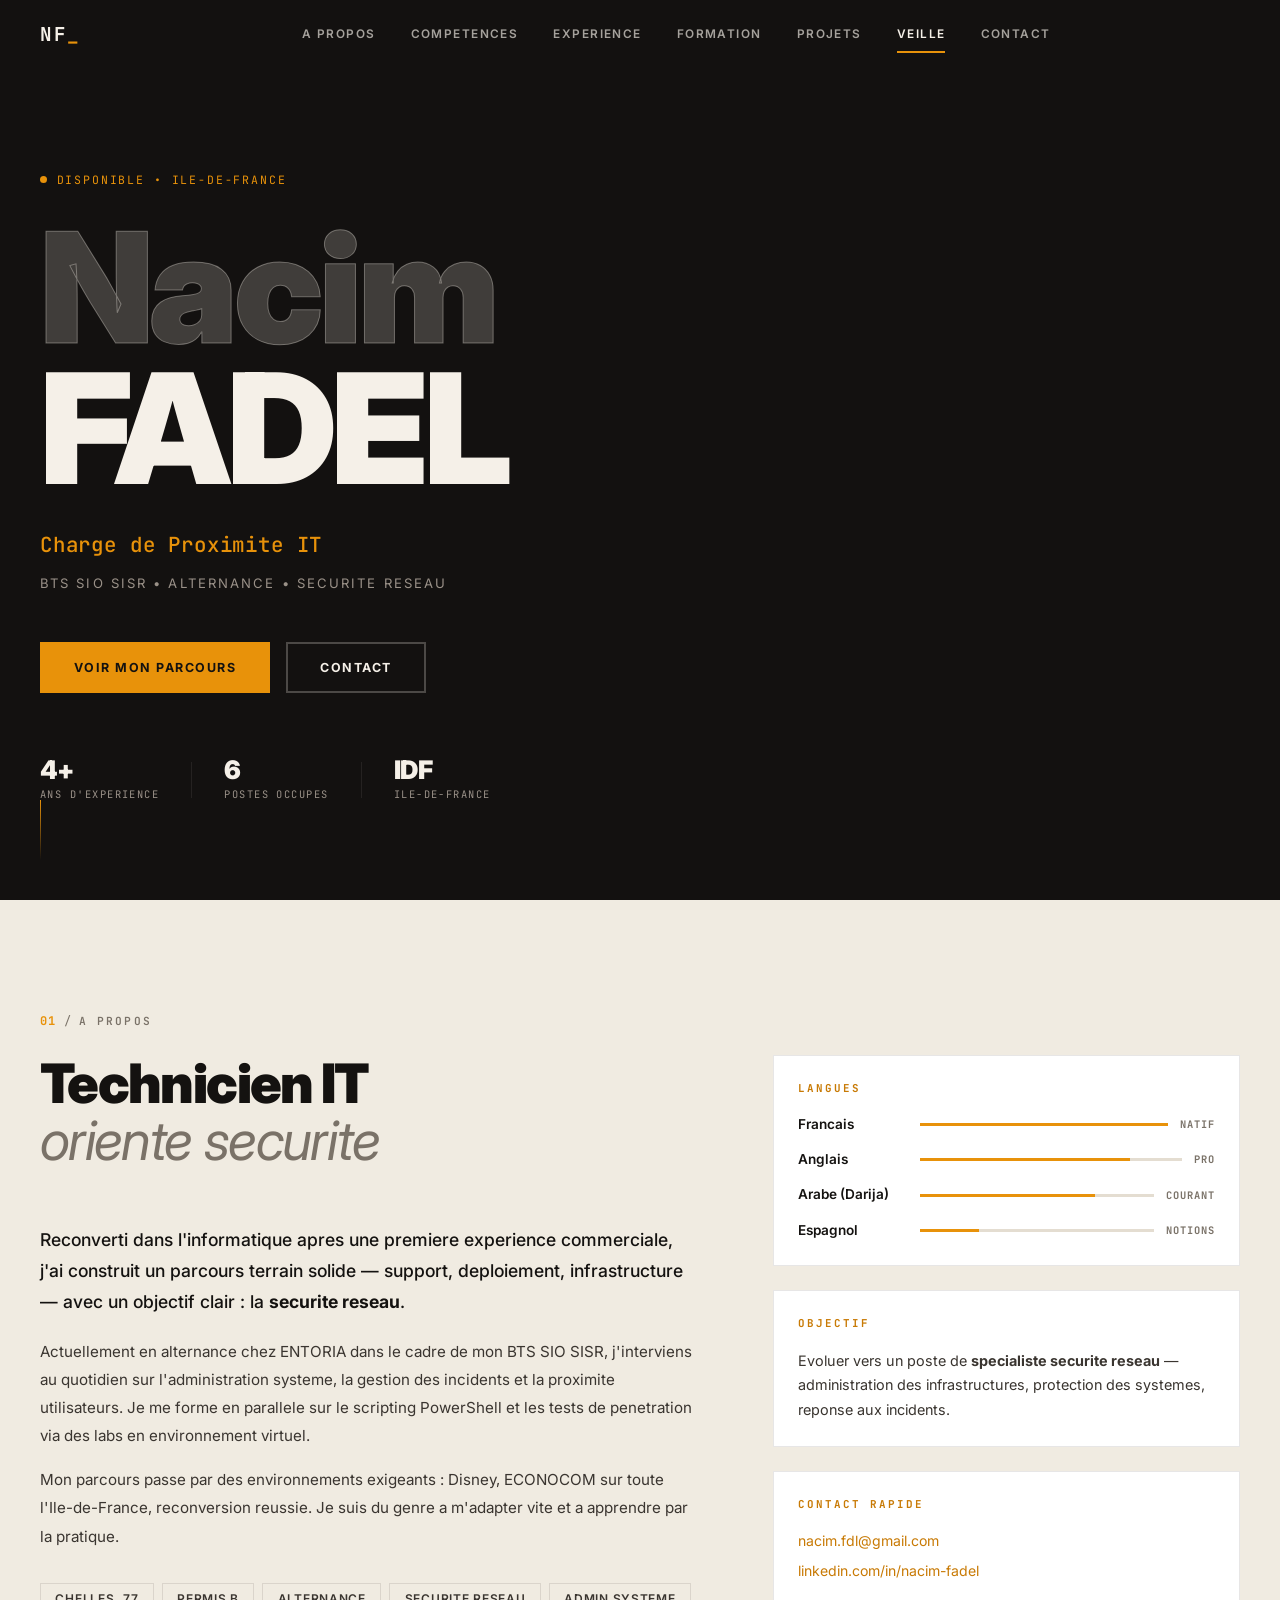
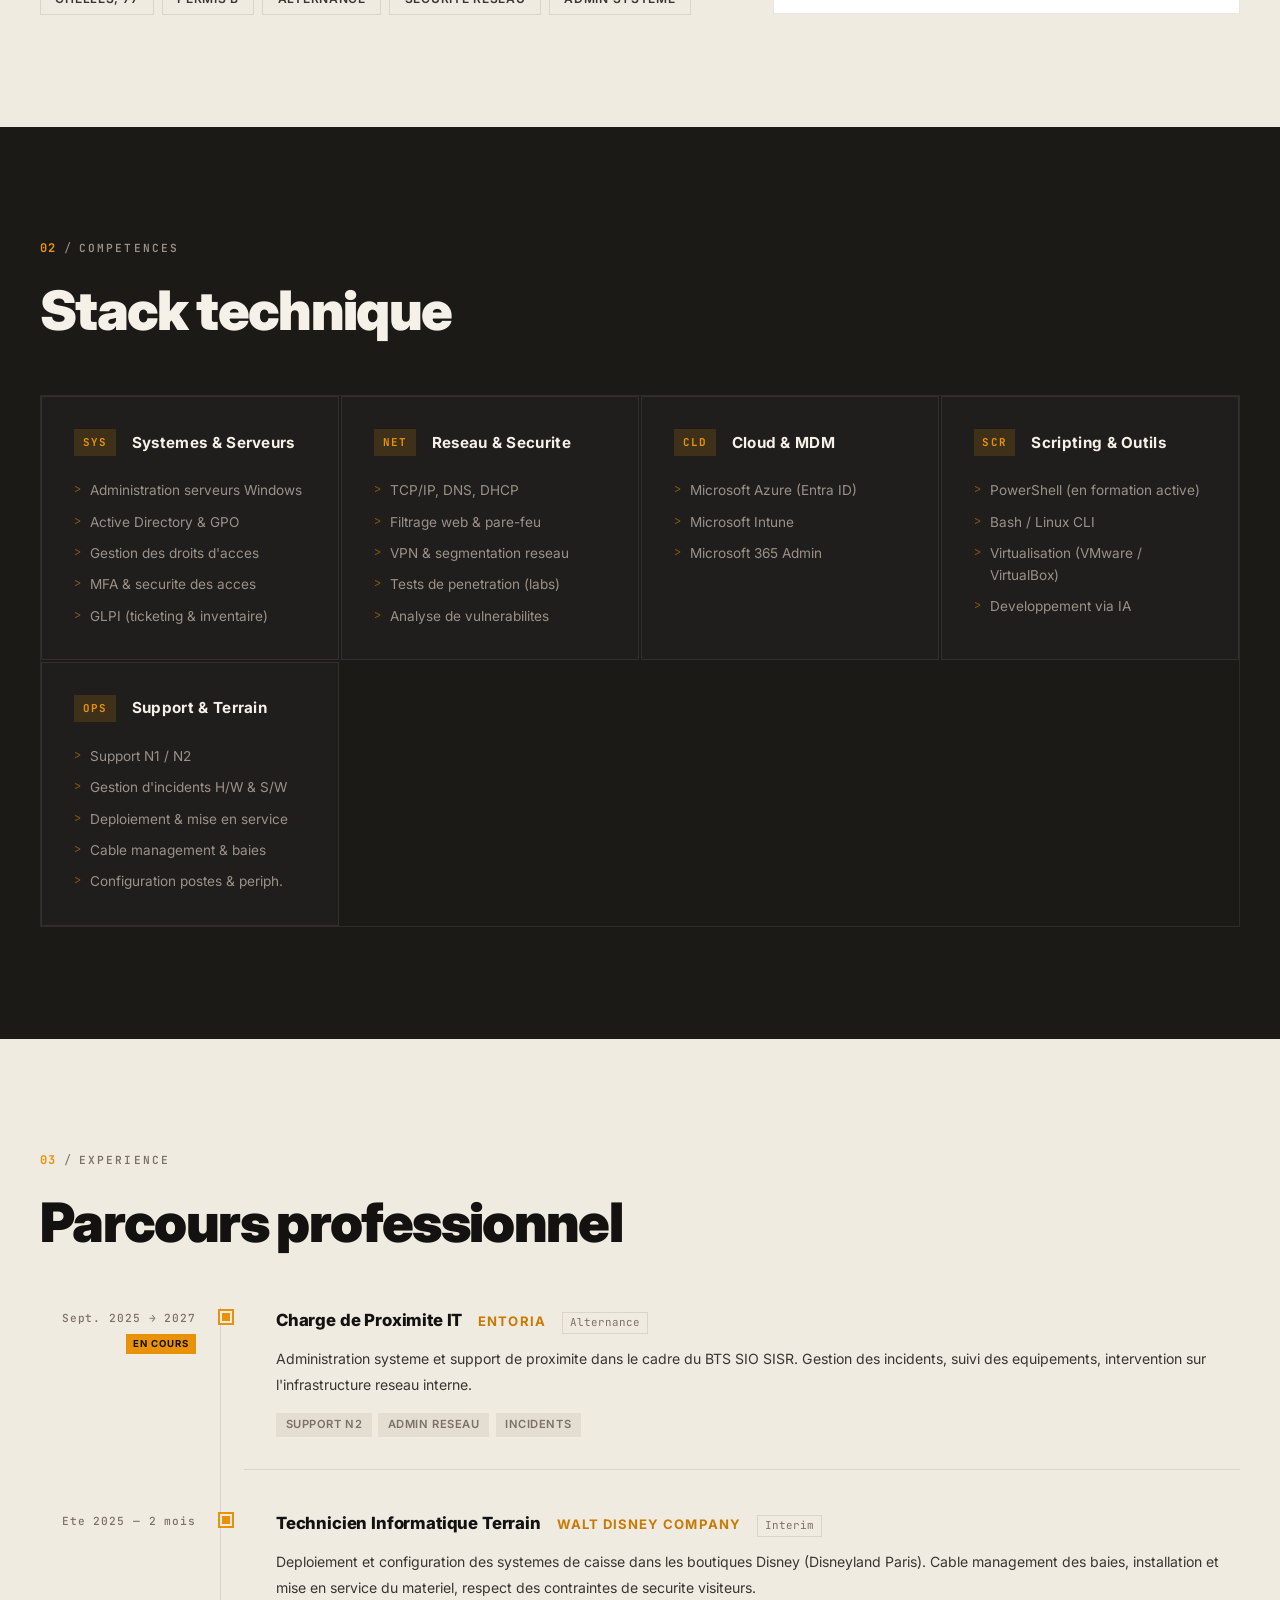
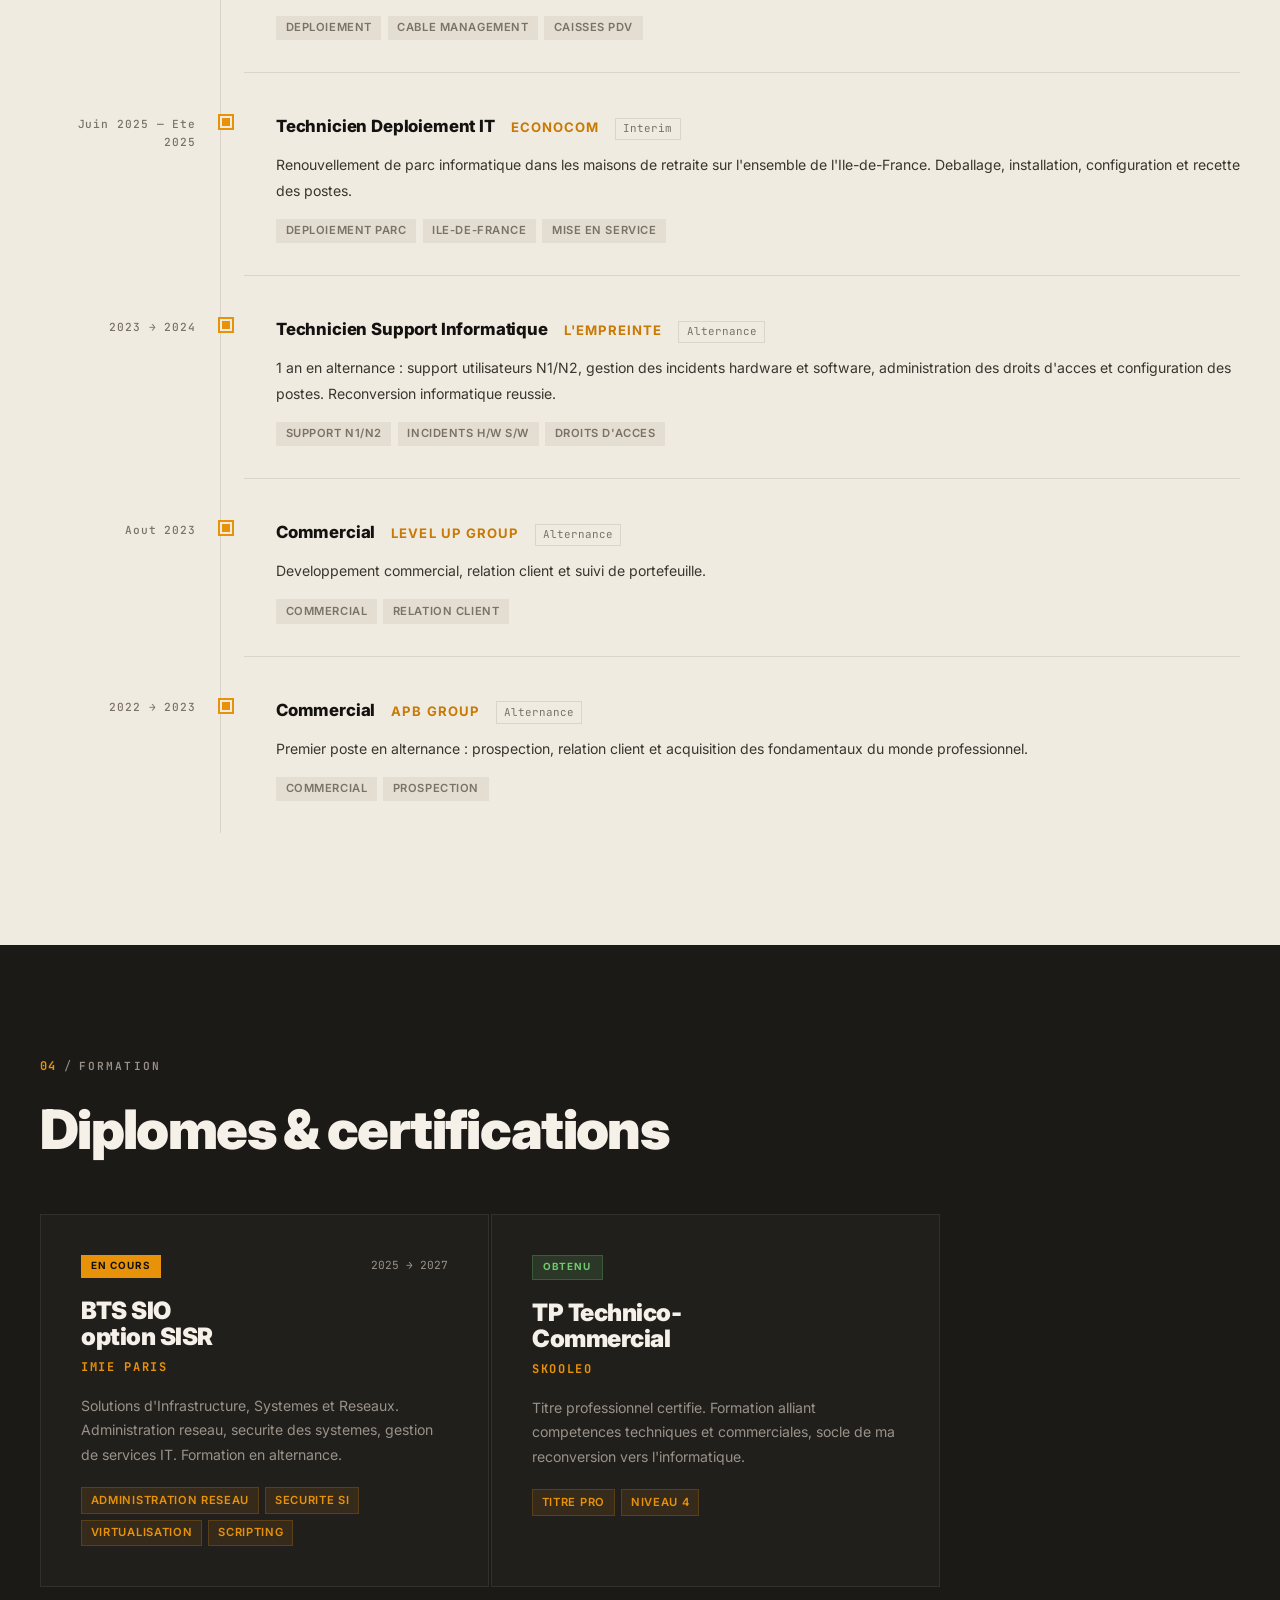
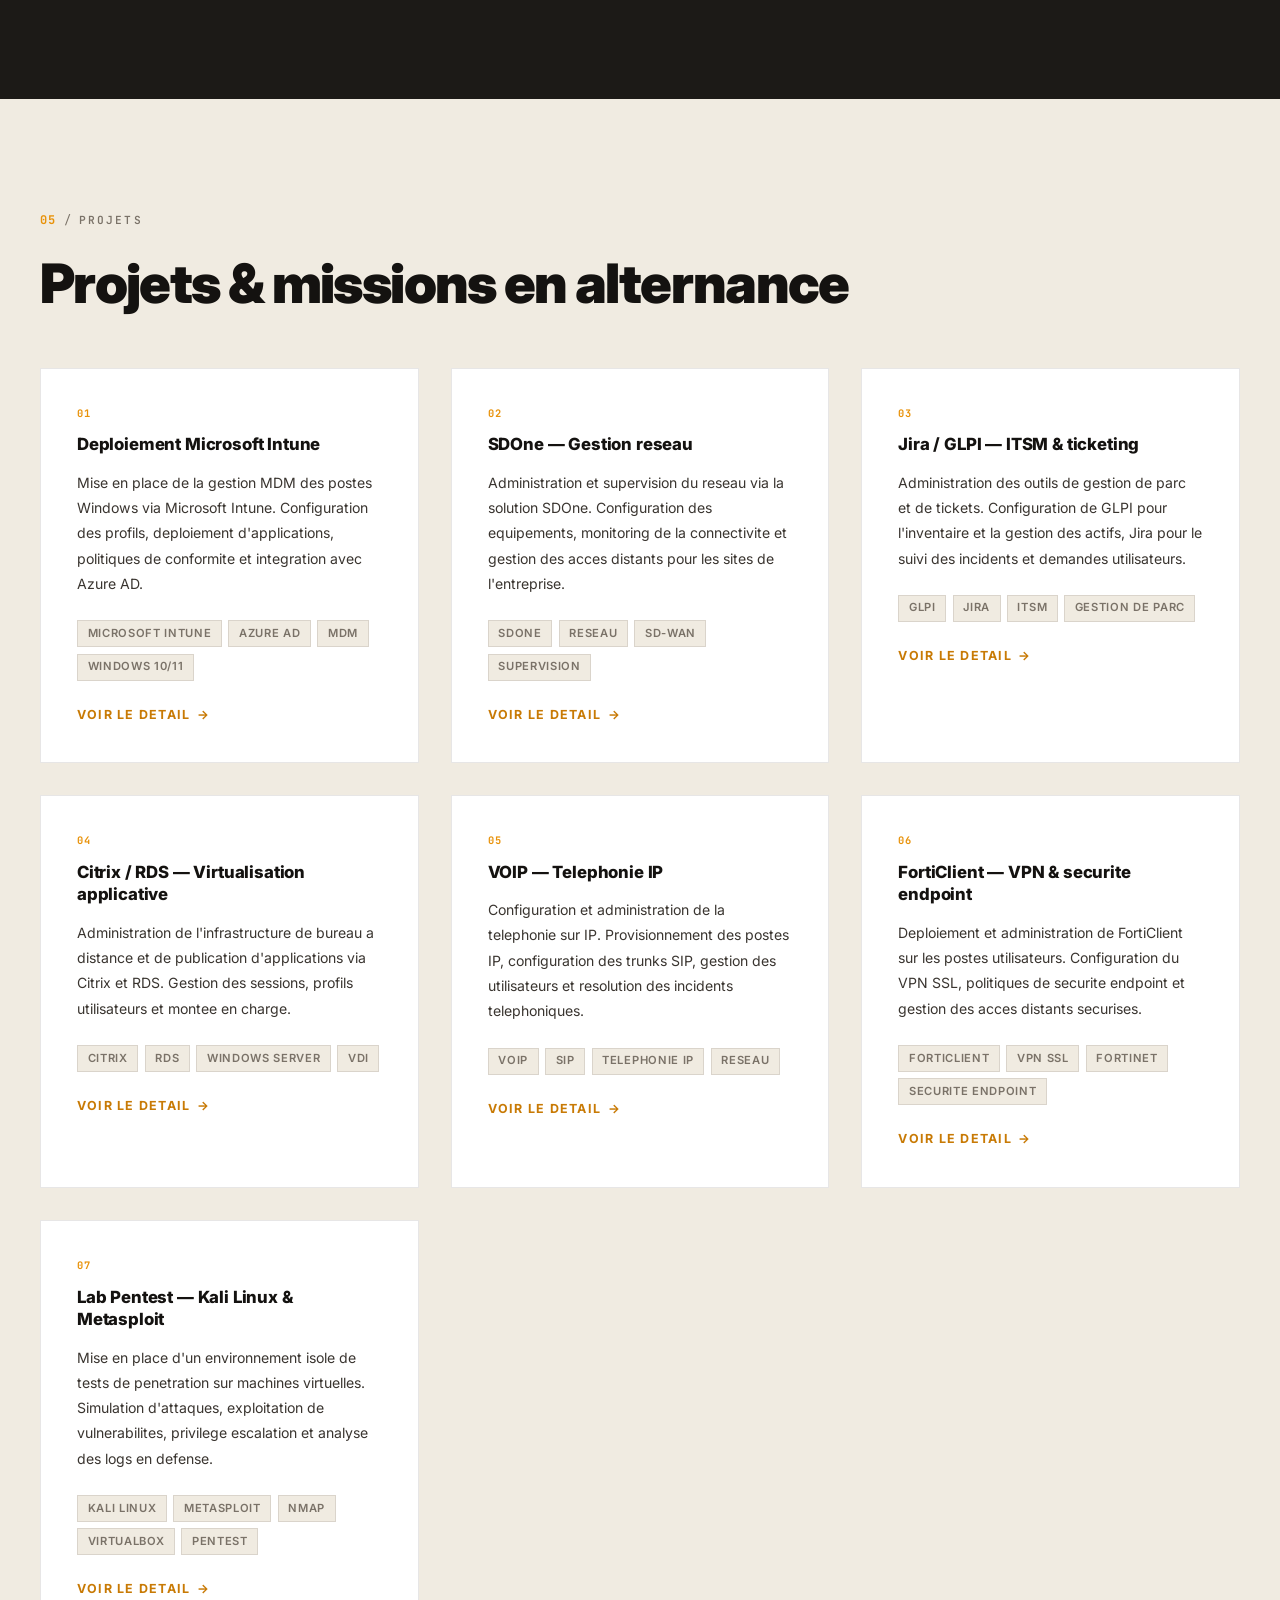
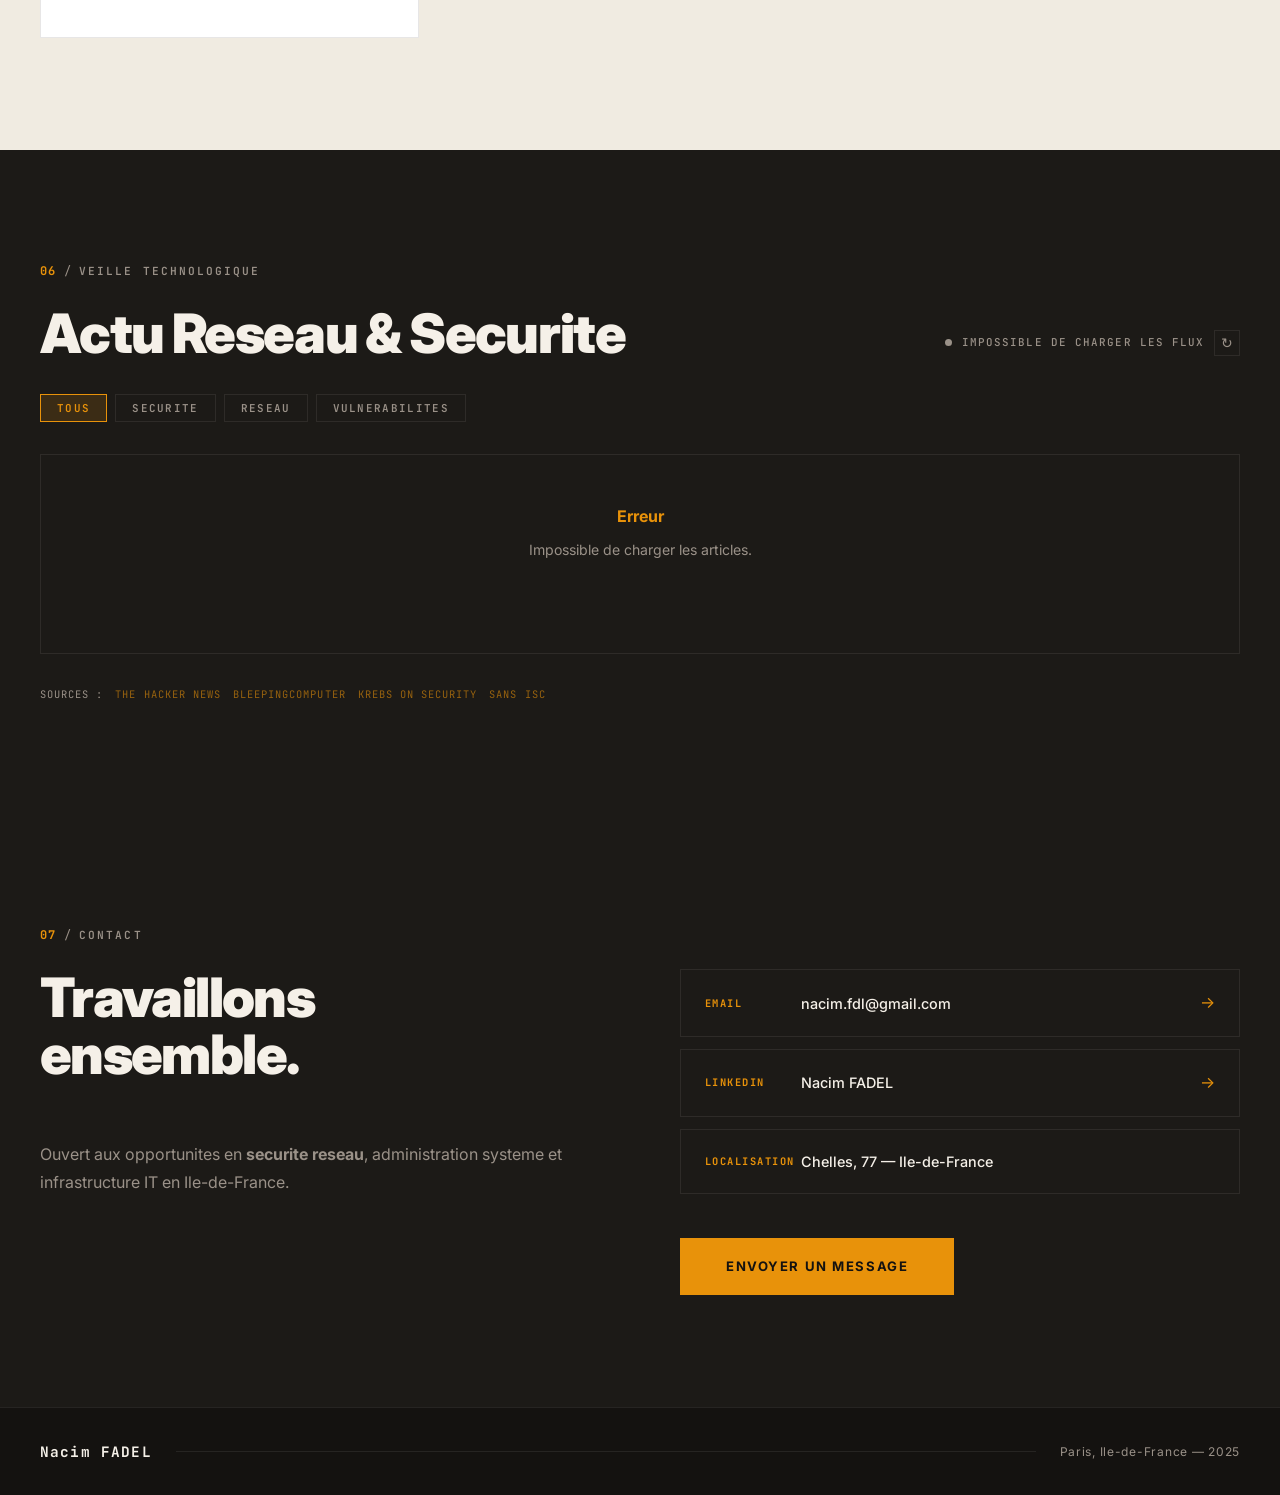
==== commit c087627b: "Replace projects: add Intune, SDOne, Jira/GLPI, Citrix/RDS, VOIP, FortiClient — keep pentest lab" ====
--- a/index.html
+++ b/index.html
@@ -395,45 +395,97 @@
                 <span class="sec-slash">/</span>
                 <span class="sec-name">PROJETS</span>
             </div>
-            <h2 class="sec-title fade-in delay-1">Labs &amp; projets personnels</h2>
+            <h2 class="sec-title fade-in delay-1">Projets &amp; missions en alternance</h2>
             <div class="proj-grid">
 
+                <div class="proj-card fade-in delay-1" onclick="window.location='projects/intune.html'" style="cursor:pointer">
+                    <div class="proj-num">01</div>
+                    <h3 class="proj-title">Deploiement Microsoft Intune</h3>
+                    <p class="proj-desc">Mise en place de la gestion MDM des postes Windows via Microsoft Intune. Configuration des profils, deploiement d'applications, politiques de conformite et integration avec Azure AD.</p>
+                    <div class="proj-stack">
+                        <span>Microsoft Intune</span>
+                        <span>Azure AD</span>
+                        <span>MDM</span>
+                        <span>Windows 10/11</span>
+                    </div>
+                    <div class="proj-cta">Voir le detail <span>&rarr;</span></div>
+                </div>
+
+                <div class="proj-card fade-in delay-2" onclick="window.location='projects/sdone.html'" style="cursor:pointer">
+                    <div class="proj-num">02</div>
+                    <h3 class="proj-title">SDOne — Gestion reseau</h3>
+                    <p class="proj-desc">Administration et supervision du reseau via la solution SDOne. Configuration des equipements, monitoring de la connectivite et gestion des acces distants pour les sites de l'entreprise.</p>
+                    <div class="proj-stack">
+                        <span>SDOne</span>
+                        <span>Reseau</span>
+                        <span>SD-WAN</span>
+                        <span>Supervision</span>
+                    </div>
+                    <div class="proj-cta">Voir le detail <span>&rarr;</span></div>
+                </div>
+
+                <div class="proj-card fade-in delay-3" onclick="window.location='projects/jira-glpi.html'" style="cursor:pointer">
+                    <div class="proj-num">03</div>
+                    <h3 class="proj-title">Jira / GLPI — ITSM &amp; ticketing</h3>
+                    <p class="proj-desc">Administration des outils de gestion de parc et de tickets. Configuration de GLPI pour l'inventaire et la gestion des actifs, Jira pour le suivi des incidents et demandes utilisateurs.</p>
+                    <div class="proj-stack">
+                        <span>GLPI</span>
+                        <span>Jira</span>
+                        <span>ITSM</span>
+                        <span>Gestion de parc</span>
+                    </div>
+                    <div class="proj-cta">Voir le detail <span>&rarr;</span></div>
+                </div>
+
+                <div class="proj-card fade-in delay-1" onclick="window.location='projects/citrix-rds.html'" style="cursor:pointer">
+                    <div class="proj-num">04</div>
+                    <h3 class="proj-title">Citrix / RDS — Virtualisation applicative</h3>
+                    <p class="proj-desc">Administration de l'infrastructure de bureau a distance et de publication d'applications via Citrix et RDS. Gestion des sessions, profils utilisateurs et montee en charge.</p>
+                    <div class="proj-stack">
+                        <span>Citrix</span>
+                        <span>RDS</span>
+                        <span>Windows Server</span>
+                        <span>VDI</span>
+                    </div>
+                    <div class="proj-cta">Voir le detail <span>&rarr;</span></div>
+                </div>
+
+                <div class="proj-card fade-in delay-2" onclick="window.location='projects/voip.html'" style="cursor:pointer">
+                    <div class="proj-num">05</div>
+                    <h3 class="proj-title">VOIP — Telephonie IP</h3>
+                    <p class="proj-desc">Configuration et administration de la telephonie sur IP. Provisionnement des postes IP, configuration des trunks SIP, gestion des utilisateurs et resolution des incidents telephoniques.</p>
+                    <div class="proj-stack">
+                        <span>VOIP</span>
+                        <span>SIP</span>
+                        <span>Telephonie IP</span>
+                        <span>Reseau</span>
+                    </div>
+                    <div class="proj-cta">Voir le detail <span>&rarr;</span></div>
+                </div>
+
+                <div class="proj-card fade-in delay-3" onclick="window.location='projects/forticlient.html'" style="cursor:pointer">
+                    <div class="proj-num">06</div>
+                    <h3 class="proj-title">FortiClient — VPN &amp; securite endpoint</h3>
+                    <p class="proj-desc">Deploiement et administration de FortiClient sur les postes utilisateurs. Configuration du VPN SSL, politiques de securite endpoint et gestion des acces distants securises.</p>
+                    <div class="proj-stack">
+                        <span>FortiClient</span>
+                        <span>VPN SSL</span>
+                        <span>Fortinet</span>
+                        <span>Securite endpoint</span>
+                    </div>
+                    <div class="proj-cta">Voir le detail <span>&rarr;</span></div>
+                </div>
+
                 <div class="proj-card fade-in delay-1" onclick="window.location='projects/pentest-lab.html'" style="cursor:pointer">
-                    <div class="proj-num">01</div>
+                    <div class="proj-num">07</div>
                     <h3 class="proj-title">Lab Pentest — Kali Linux &amp; Metasploit</h3>
-                    <p class="proj-desc">Mise en place d'un environnement isole de tests de penetration sur machines virtuelles. Simulation d'attaques (scan reseau, exploitation de vulnerabilites, privilege escalation) et analyse des logs en defense.</p>
+                    <p class="proj-desc">Mise en place d'un environnement isole de tests de penetration sur machines virtuelles. Simulation d'attaques, exploitation de vulnerabilites, privilege escalation et analyse des logs en defense.</p>
                     <div class="proj-stack">
                         <span>Kali Linux</span>
                         <span>Metasploit</span>
                         <span>Nmap</span>
                         <span>VirtualBox</span>
                         <span>Pentest</span>
-                    </div>
-                    <div class="proj-cta">Voir le detail <span>&rarr;</span></div>
-                </div>
-
-                <div class="proj-card fade-in delay-2" onclick="window.location='projects/powershell-scripts.html'" style="cursor:pointer">
-                    <div class="proj-num">02</div>
-                    <h3 class="proj-title">Scripts PowerShell — Automatisation Admin</h3>
-                    <p class="proj-desc">Developpement de scripts PowerShell pour automatiser les taches recurrentes d'administration : gestion des utilisateurs AD, rapports d'inventaire, nettoyage de comptes, alertes systeme. Formation continue sur le sujet.</p>
-                    <div class="proj-stack">
-                        <span>PowerShell</span>
-                        <span>Active Directory</span>
-                        <span>Automatisation</span>
-                        <span>Windows Server</span>
-                    </div>
-                    <div class="proj-cta">Voir le detail <span>&rarr;</span></div>
-                </div>
-
-                <div class="proj-card fade-in delay-3" onclick="window.location='projects/ia-applications.html'" style="cursor:pointer">
-                    <div class="proj-num">03</div>
-                    <h3 class="proj-title">Applications IA — Outils &amp; Prototypes</h3>
-                    <p class="proj-desc">Creation d'applications et d'outils en tirant parti des APIs d'intelligence artificielle. Exploration des usages concrets de l'IA dans un contexte professionnel IT : assistance, generation de scripts, automatisation.</p>
-                    <div class="proj-stack">
-                        <span>IA / LLM</span>
-                        <span>APIs</span>
-                        <span>Prototypage</span>
-                        <span>Automatisation</span>
                     </div>
                     <div class="proj-cta">Voir le detail <span>&rarr;</span></div>
                 </div>
